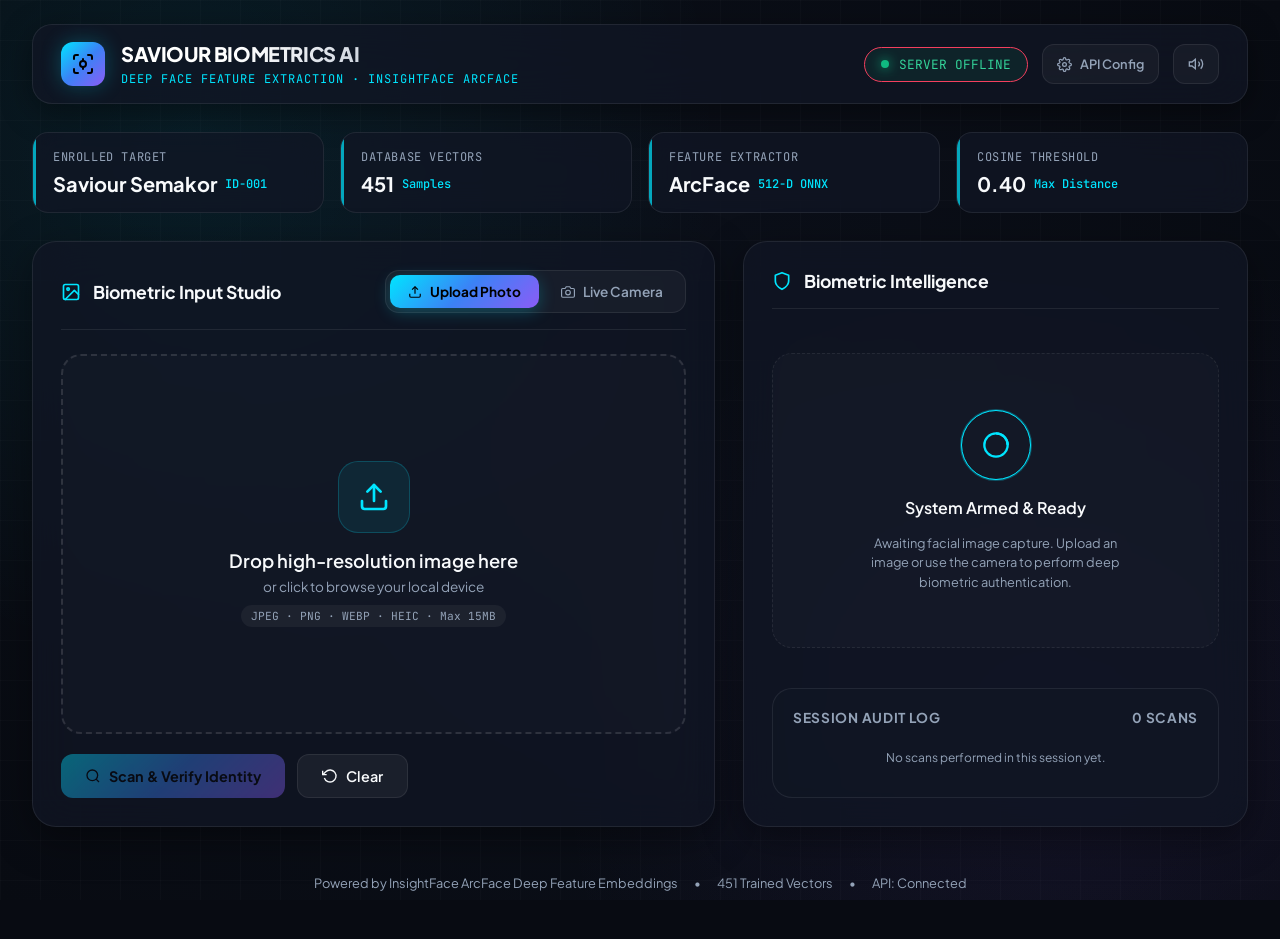
==== frontend/index.html @ a0a90078 "feat: complete Saviour face recognition system with Vercel frontend and cloud-ready backend" ====
<!DOCTYPE html>
<html lang="en">
<head>
  <meta charset="UTF-8" />
  <meta name="viewport" content="width=device-width, initial-scale=1.0" />
  <title>Saviour AI · Biometric Facial Recognition</title>
  <link rel="preconnect" href="https://fonts.googleapis.com">
  <link rel="preconnect" href="https://fonts.gstatic.com" crossorigin>
  <link href="https://fonts.googleapis.com/css2?family=JetBrains+Mono:wght@400;500;700&family=Plus+Jakarta+Sans:wght@300;400;500;600;700;800&display=swap" rel="stylesheet">
  
  <style>
    :root {
      --bg-dark: #080b12;
      --bg-card: rgba(16, 22, 36, 0.75);
      --bg-card-hover: rgba(22, 30, 49, 0.85);
      --border-subtle: rgba(255, 255, 255, 0.08);
      --border-glow: rgba(0, 229, 255, 0.35);
      --primary: #00e5ff;
      --primary-gradient: linear-gradient(135deg, #00e5ff 0%, #3b82f6 50%, #8b5cf6 100%);
      --accent-glow: rgba(0, 229, 255, 0.25);
      --success: #10b981;
      --success-glow: rgba(16, 185, 129, 0.25);
      --danger: #f43f5e;
      --danger-glow: rgba(244, 63, 94, 0.25);
      --text-main: #f8fafc;
      --text-muted: #94a3b8;
      --font-sans: 'Plus Jakarta Sans', system-ui, -apple-system, sans-serif;
      --font-mono: 'JetBrains Mono', monospace;
    }

    * {
      margin: 0;
      padding: 0;
      box-sizing: border-box;
      -webkit-font-smoothing: antialiased;
    }

    body {
      font-family: var(--font-sans);
      background-color: var(--bg-dark);
      color: var(--text-main);
      min-height: 100vh;
      overflow-x: hidden;
      background-image: 
        radial-gradient(circle at 15% 15%, rgba(0, 229, 255, 0.08) 0%, transparent 40%),
        radial-gradient(circle at 85% 85%, rgba(139, 92, 246, 0.08) 0%, transparent 40%),
        radial-gradient(circle at 50% 50%, rgba(16, 22, 36, 0.5) 0%, transparent 100%);
      background-attachment: fixed;
    }

    /* Ambient background grid */
    .bg-grid {
      position: fixed;
      inset: 0;
      background-size: 40px 40px;
      background-image: 
        linear-gradient(to right, rgba(255, 255, 255, 0.02) 1px, transparent 1px),
        linear-gradient(to bottom, rgba(255, 255, 255, 0.02) 1px, transparent 1px);
      pointer-events: none;
      z-index: 0;
    }

    /* Main Container */
    .app-wrapper {
      position: relative;
      z-index: 1;
      max-width: 1400px;
      margin: 0 auto;
      padding: 24px 32px 48px;
    }

    /* Top Navigation Header */
    header.navbar {
      display: flex;
      align-items: center;
      justify-content: space-between;
      padding: 16px 28px;
      background: var(--bg-card);
      backdrop-filter: blur(20px);
      border: 1px solid var(--border-subtle);
      border-radius: 20px;
      margin-bottom: 28px;
      box-shadow: 0 8px 32px rgba(0, 0, 0, 0.4);
    }

    .brand {
      display: flex;
      align-items: center;
      gap: 16px;
    }

    .brand-icon {
      width: 44px;
      height: 44px;
      border-radius: 12px;
      background: var(--primary-gradient);
      display: flex;
      align-items: center;
      justify-content: center;
      color: #000;
      box-shadow: 0 0 20px var(--accent-glow);
    }

    .brand-icon svg {
      width: 24px;
      height: 24px;
    }

    .brand-text h1 {
      font-size: 1.25rem;
      font-weight: 800;
      letter-spacing: -0.02em;
      background: linear-gradient(135deg, #ffffff 30%, #94a3b8 100%);
      -webkit-background-clip: text;
      -webkit-text-fill-color: transparent;
    }

    .brand-text span {
      font-size: 0.75rem;
      font-family: var(--font-mono);
      color: var(--primary);
      text-transform: uppercase;
      letter-spacing: 0.08em;
    }

    .header-actions {
      display: flex;
      align-items: center;
      gap: 14px;
    }

    .status-pill {
      display: flex;
      align-items: center;
      gap: 10px;
      padding: 8px 16px;
      border-radius: 30px;
      background: rgba(16, 185, 129, 0.1);
      border: 1px solid rgba(16, 185, 129, 0.3);
      font-size: 0.8rem;
      font-family: var(--font-mono);
      color: #34d399;
      transition: all 0.3s;
    }

    .status-dot {
      width: 8px;
      height: 8px;
      border-radius: 50%;
      background: #10b981;
      box-shadow: 0 0 12px #10b981;
      animation: pulse-dot 2s infinite;
    }

    @keyframes pulse-dot {
      0%, 100% { opacity: 1; transform: scale(1); }
      50% { opacity: 0.4; transform: scale(0.85); }
    }

    .icon-btn {
      background: rgba(255, 255, 255, 0.04);
      border: 1px solid var(--border-subtle);
      border-radius: 12px;
      height: 40px;
      padding: 0 14px;
      display: flex;
      align-items: center;
      gap: 8px;
      color: var(--text-muted);
      cursor: pointer;
      font-size: 0.8rem;
      font-family: var(--font-sans);
      font-weight: 600;
      transition: all 0.2s;
    }

    .icon-btn:hover {
      color: var(--primary);
      border-color: var(--primary);
      background: rgba(0, 229, 255, 0.08);
    }

    /* Telemetry Stats Bar */
    .telemetry-bar {
      display: grid;
      grid-template-columns: repeat(4, 1fr);
      gap: 16px;
      margin-bottom: 28px;
    }

    .metric-card {
      background: var(--bg-card);
      backdrop-filter: blur(16px);
      border: 1px solid var(--border-subtle);
      border-radius: 16px;
      padding: 16px 20px;
      display: flex;
      flex-direction: column;
      gap: 6px;
      position: relative;
      overflow: hidden;
      transition: transform 0.2s, border-color 0.2s;
    }

    .metric-card::before {
      content: '';
      position: absolute;
      top: 0;
      left: 0;
      width: 3px;
      height: 100%;
      background: var(--primary);
      opacity: 0.7;
    }

    .metric-card:hover {
      transform: translateY(-2px);
      border-color: rgba(255, 255, 255, 0.15);
    }

    .metric-label {
      font-size: 0.75rem;
      text-transform: uppercase;
      letter-spacing: 0.05em;
      color: var(--text-muted);
      font-family: var(--font-mono);
    }

    .metric-value {
      font-size: 1.25rem;
      font-weight: 700;
      color: var(--text-main);
      display: flex;
      align-items: center;
      gap: 8px;
    }

    .metric-value small {
      font-size: 0.75rem;
      color: var(--primary);
      font-family: var(--font-mono);
      font-weight: 500;
    }

    /* Main Dashboard Grid */
    .dashboard-grid {
      display: grid;
      grid-template-columns: 1.15fr 0.85fr;
      gap: 28px;
    }

    /* Left Console: Capture Studio */
    .panel {
      background: var(--bg-card);
      backdrop-filter: blur(20px);
      border: 1px solid var(--border-subtle);
      border-radius: 24px;
      padding: 28px;
      box-shadow: 0 12px 40px rgba(0, 0, 0, 0.4);
      display: flex;
      flex-direction: column;
    }

    .panel-header {
      display: flex;
      align-items: center;
      justify-content: space-between;
      margin-bottom: 24px;
      padding-bottom: 16px;
      border-bottom: 1px solid var(--border-subtle);
    }

    .panel-title {
      font-size: 1.1rem;
      font-weight: 700;
      display: flex;
      align-items: center;
      gap: 12px;
    }

    .panel-title svg {
      color: var(--primary);
      width: 20px;
      height: 20px;
    }

    /* Segmented Control Tabs */
    .mode-tabs {
      display: flex;
      background: rgba(255, 255, 255, 0.04);
      padding: 4px;
      border-radius: 14px;
      border: 1px solid var(--border-subtle);
      gap: 4px;
    }

    .tab-trigger {
      padding: 8px 18px;
      border-radius: 10px;
      border: none;
      background: transparent;
      color: var(--text-muted);
      font-size: 0.85rem;
      font-weight: 600;
      font-family: var(--font-sans);
      cursor: pointer;
      display: flex;
      align-items: center;
      gap: 8px;
      transition: all 0.2s;
    }

    .tab-trigger.active {
      background: var(--primary-gradient);
      color: #000;
      font-weight: 700;
      box-shadow: 0 4px 16px var(--accent-glow);
    }

    .tab-trigger:hover:not(.active) {
      color: var(--text-main);
      background: rgba(255, 255, 255, 0.06);
    }

    /* Capture Workspace Areas */
    .tab-content {
      display: none;
      flex-direction: column;
      flex: 1;
    }

    .tab-content.active {
      display: flex;
    }

    /* Drag & Drop Zone */
    .drop-zone {
      flex: 1;
      min-height: 380px;
      border: 2px dashed rgba(255, 255, 255, 0.12);
      border-radius: 20px;
      display: flex;
      flex-direction: column;
      align-items: center;
      justify-content: center;
      gap: 16px;
      cursor: pointer;
      background: rgba(255, 255, 255, 0.015);
      transition: all 0.3s;
      padding: 32px;
      text-align: center;
      position: relative;
      overflow: hidden;
    }

    .drop-zone:hover, .drop-zone.dragover {
      border-color: var(--primary);
      background: rgba(0, 229, 255, 0.04);
      box-shadow: inset 0 0 40px rgba(0, 229, 255, 0.05);
    }

    .drop-icon-wrap {
      width: 72px;
      height: 72px;
      border-radius: 20px;
      background: rgba(0, 229, 255, 0.08);
      border: 1px solid rgba(0, 229, 255, 0.2);
      display: flex;
      align-items: center;
      justify-content: center;
      color: var(--primary);
      transition: transform 0.3s;
    }

    .drop-zone:hover .drop-icon-wrap {
      transform: scale(1.08) translateY(-4px);
    }

    .drop-text h3 {
      font-size: 1.15rem;
      font-weight: 600;
      margin-bottom: 6px;
    }

    .drop-text p {
      color: var(--text-muted);
      font-size: 0.85rem;
    }

    .badge-formats {
      display: inline-block;
      margin-top: 10px;
      font-size: 0.7rem;
      font-family: var(--font-mono);
      padding: 4px 10px;
      border-radius: 20px;
      background: rgba(255, 255, 255, 0.05);
      color: var(--text-muted);
    }

    /* Viewport Preview Area */
    .preview-stage {
      display: none;
      position: relative;
      width: 100%;
      min-height: 380px;
      border-radius: 20px;
      overflow: hidden;
      background: #000;
      border: 1px solid var(--border-subtle);
      align-items: center;
      justify-content: center;
    }

    .preview-stage.active {
      display: flex;
    }

    #preview-img {
      max-width: 100%;
      max-height: 480px;
      object-fit: contain;
      display: block;
    }

    /* Biometric Reticle & Canvas Overlay */
    #overlay-canvas {
      position: absolute;
      top: 0;
      left: 0;
      width: 100%;
      height: 100%;
      pointer-events: none;
    }

    /* Scanning Laser Line Animation */
    .scan-laser {
      display: none;
      position: absolute;
      left: 0;
      width: 100%;
      height: 3px;
      background: linear-gradient(90deg, transparent, var(--primary), #ffffff, var(--primary), transparent);
      box-shadow: 0 0 20px var(--primary), 0 0 40px var(--primary);
      z-index: 10;
      animation: laser-sweep 1.8s ease-in-out infinite alternate;
    }

    @keyframes laser-sweep {
      0% { top: 4%; }
      100% { top: 96%; }
    }

    /* Webcam Viewport */
    .webcam-stage {
      position: relative;
      width: 100%;
      min-height: 380px;
      border-radius: 20px;
      overflow: hidden;
      background: #020617;
      border: 1px solid var(--border-subtle);
      display: flex;
      align-items: center;
      justify-content: center;
    }

    #webcam-video {
      width: 100%;
      height: 100%;
      max-height: 480px;
      object-fit: cover;
      transform: scaleX(-1);
    }

    /* Futuristic HUD Reticle Corners */
    .hud-brackets {
      position: absolute;
      inset: 20px;
      pointer-events: none;
      border: 1px dashed rgba(0, 229, 255, 0.2);
      border-radius: 12px;
    }

    .hud-brackets::before, .hud-brackets::after {
      content: '';
      position: absolute;
      width: 20px;
      height: 20px;
      border-color: var(--primary);
    }

    .hud-brackets::before {
      top: -2px;
      left: -2px;
      border-top: 3px solid;
      border-left: 3px solid;
    }

    .hud-brackets::after {
      bottom: -2px;
      right: -2px;
      border-bottom: 3px solid;
      border-right: 3px solid;
    }

    .hud-target {
      position: absolute;
      top: 50%;
      left: 50%;
      transform: translate(-50%, -50%);
      width: 120px;
      height: 120px;
      border: 1px solid rgba(0, 229, 255, 0.3);
      border-radius: 50%;
      pointer-events: none;
      display: flex;
      align-items: center;
      justify-content: center;
    }

    .hud-target::after {
      content: '';
      width: 6px;
      height: 6px;
      background: var(--primary);
      border-radius: 50%;
      box-shadow: 0 0 10px var(--primary);
    }

    /* Action Toolbar */
    .action-toolbar {
      display: flex;
      gap: 12px;
      margin-top: 20px;
      flex-wrap: wrap;
    }

    .btn {
      padding: 12px 24px;
      border-radius: 12px;
      font-family: var(--font-sans);
      font-size: 0.9rem;
      font-weight: 600;
      border: none;
      cursor: pointer;
      display: inline-flex;
      align-items: center;
      gap: 8px;
      transition: all 0.25s;
    }

    .btn-primary {
      background: var(--primary-gradient);
      color: #000;
      font-weight: 700;
      box-shadow: 0 4px 20px var(--accent-glow);
    }

    .btn-primary:hover {
      transform: translateY(-2px);
      box-shadow: 0 8px 28px rgba(0, 229, 255, 0.4);
    }

    .btn-secondary {
      background: rgba(255, 255, 255, 0.05);
      color: var(--text-main);
      border: 1px solid var(--border-subtle);
    }

    .btn-secondary:hover {
      background: rgba(255, 255, 255, 0.1);
      border-color: rgba(255, 255, 255, 0.2);
    }

    .btn:disabled {
      opacity: 0.4;
      cursor: not-allowed;
      transform: none !important;
      box-shadow: none !important;
    }

    /* Right Console: Biometric Intelligence & Inspection */
    .intelligence-console {
      display: flex;
      flex-direction: column;
      gap: 20px;
    }

    /* Idle Standby Box */
    .idle-state-card {
      background: rgba(255, 255, 255, 0.02);
      border: 1px dashed var(--border-subtle);
      border-radius: 20px;
      padding: 48px 24px;
      text-align: center;
      display: flex;
      flex-direction: column;
      align-items: center;
      justify-content: center;
      gap: 16px;
      flex: 1;
    }

    .radar-pulse {
      width: 72px;
      height: 72px;
      border-radius: 50%;
      border: 2px solid rgba(0, 229, 255, 0.3);
      position: relative;
      display: flex;
      align-items: center;
      justify-content: center;
    }

    .radar-pulse::after {
      content: '';
      position: absolute;
      width: 100%;
      height: 100%;
      border-radius: 50%;
      border: 1px solid var(--primary);
      animation: ripple 2s cubic-bezier(0, 0.2, 0.8, 1) infinite;
    }

    @keyframes ripple {
      0% { transform: scale(0.6); opacity: 1; }
      100% { transform: scale(1.6); opacity: 0; }
    }

    .idle-state-card h4 {
      font-size: 1rem;
      font-weight: 600;
      color: var(--text-main);
    }

    .idle-state-card p {
      font-size: 0.8rem;
      color: var(--text-muted);
      max-width: 260px;
      line-height: 1.5;
    }

    /* Active Result Card */
    .result-card {
      display: none;
      background: var(--bg-card);
      border: 1px solid var(--border-subtle);
      border-radius: 20px;
      padding: 24px;
      animation: slideIn 0.3s cubic-bezier(0.16, 1, 0.3, 1);
    }

    @keyframes slideIn {
      from { opacity: 0; transform: translateY(12px); }
      to { opacity: 1; transform: translateY(0); }
    }

    .result-card.verified {
      border-color: rgba(16, 185, 129, 0.4);
      box-shadow: 0 0 35px var(--success-glow);
    }

    .result-card.unmatched {
      border-color: rgba(244, 63, 94, 0.4);
      box-shadow: 0 0 35px var(--danger-glow);
    }

    /* Result Header Badge */
    .result-status-badge {
      display: inline-flex;
      align-items: center;
      gap: 8px;
      padding: 6px 14px;
      border-radius: 20px;
      font-size: 0.75rem;
      font-family: var(--font-mono);
      font-weight: 700;
      letter-spacing: 0.05em;
      margin-bottom: 20px;
    }

    .result-status-badge.verified {
      background: rgba(16, 185, 129, 0.15);
      border: 1px solid #10b981;
      color: #34d399;
    }

    .result-status-badge.unmatched {
      background: rgba(244, 63, 94, 0.15);
      border: 1px solid #f43f5e;
      color: #fb7185;
    }

    /* Identity Card */
    .profile-banner {
      display: flex;
      align-items: center;
      gap: 18px;
      padding-bottom: 20px;
      border-bottom: 1px solid var(--border-subtle);
      margin-bottom: 20px;
    }

    .avatar-ring {
      width: 64px;
      height: 64px;
      border-radius: 18px;
      display: flex;
      align-items: center;
      justify-content: center;
      font-size: 1.5rem;
      font-weight: 800;
      background: var(--primary-gradient);
      color: #000;
      box-shadow: 0 4px 16px var(--accent-glow);
    }

    .avatar-ring.unmatched {
      background: linear-gradient(135deg, #f43f5e, #be123c);
      color: #fff;
    }

    .profile-info h3 {
      font-size: 1.35rem;
      font-weight: 800;
      letter-spacing: -0.02em;
      margin-bottom: 4px;
    }

    .profile-info p {
      font-size: 0.8rem;
      color: var(--text-muted);
      font-family: var(--font-mono);
    }

    /* Circular Match Confidence Gauge */
    .gauge-section {
      display: flex;
      align-items: center;
      justify-content: space-between;
      margin-bottom: 24px;
      background: rgba(255, 255, 255, 0.02);
      border: 1px solid var(--border-subtle);
      border-radius: 16px;
      padding: 16px 20px;
    }

    .gauge-metric {
      display: flex;
      flex-direction: column;
      gap: 4px;
    }

    .gauge-metric span {
      font-size: 0.75rem;
      font-family: var(--font-mono);
      text-transform: uppercase;
      color: var(--text-muted);
    }

    .gauge-metric h2 {
      font-size: 2rem;
      font-weight: 800;
      font-family: var(--font-mono);
      background: linear-gradient(90deg, #00e5ff, #10b981);
      -webkit-background-clip: text;
      -webkit-text-fill-color: transparent;
    }

    .gauge-metric.unmatched h2 {
      background: linear-gradient(90deg, #f43f5e, #fda4af);
      -webkit-background-clip: text;
      -webkit-text-fill-color: transparent;
    }

    /* Verification Progress Bar */
    .confidence-meter {
      width: 100%;
      height: 6px;
      background: rgba(255, 255, 255, 0.08);
      border-radius: 10px;
      overflow: hidden;
      margin-top: 10px;
    }

    .confidence-meter-fill {
      height: 100%;
      border-radius: 10px;
      background: var(--primary-gradient);
      width: 0%;
      transition: width 1s cubic-bezier(0.16, 1, 0.3, 1);
    }

    /* Telemetry Diagnostics Grid */
    .diag-grid {
      display: grid;
      grid-template-columns: 1fr 1fr;
      gap: 12px;
      margin-bottom: 20px;
    }

    .diag-box {
      background: rgba(0, 0, 0, 0.3);
      border: 1px solid var(--border-subtle);
      border-radius: 12px;
      padding: 12px 14px;
    }

    .diag-box .lbl {
      font-size: 0.7rem;
      font-family: var(--font-mono);
      color: var(--text-muted);
      text-transform: uppercase;
      margin-bottom: 4px;
    }

    .diag-box .val {
      font-size: 0.95rem;
      font-weight: 700;
      font-family: var(--font-mono);
      color: var(--text-main);
    }

    /* Audit Log / History */
    .history-card {
      background: var(--bg-card);
      border: 1px solid var(--border-subtle);
      border-radius: 20px;
      padding: 20px;
      margin-top: 20px;
    }

    .history-header {
      display: flex;
      align-items: center;
      justify-content: space-between;
      font-size: 0.85rem;
      font-weight: 700;
      text-transform: uppercase;
      letter-spacing: 0.05em;
      margin-bottom: 12px;
      color: var(--text-muted);
    }

    .history-list {
      display: flex;
      flex-direction: column;
      gap: 8px;
      max-height: 200px;
      overflow-y: auto;
    }

    .history-item {
      display: flex;
      align-items: center;
      justify-content: space-between;
      padding: 10px 12px;
      background: rgba(255, 255, 255, 0.02);
      border: 1px solid var(--border-subtle);
      border-radius: 10px;
      font-size: 0.8rem;
    }

    .history-item-left {
      display: flex;
      align-items: center;
      gap: 10px;
    }

    .history-status-indicator {
      width: 6px;
      height: 6px;
      border-radius: 50%;
    }

    .history-status-indicator.verified { background: #10b981; }
    .history-status-indicator.unmatched { background: #f43f5e; }

    .history-name {
      font-weight: 600;
    }

    .history-score {
      font-family: var(--font-mono);
      font-size: 0.75rem;
      color: var(--primary);
    }

    /* Modal for API Config */
    .modal-overlay {
      display: none;
      position: fixed;
      inset: 0;
      background: rgba(0, 0, 0, 0.8);
      backdrop-filter: blur(8px);
      z-index: 999;
      align-items: center;
      justify-content: center;
      padding: 20px;
    }

    .modal-overlay.active {
      display: flex;
    }

    .modal-card {
      background: #0f172a;
      border: 1px solid var(--border-subtle);
      border-radius: 20px;
      padding: 28px;
      max-width: 500px;
      width: 100%;
      box-shadow: 0 20px 50px rgba(0, 0, 0, 0.6);
    }

    .modal-card h3 {
      font-size: 1.2rem;
      margin-bottom: 8px;
      color: var(--text-main);
    }

    .modal-card p {
      font-size: 0.85rem;
      color: var(--text-muted);
      margin-bottom: 16px;
      line-height: 1.5;
    }

    .modal-card input {
      width: 100%;
      padding: 12px 16px;
      background: rgba(255, 255, 255, 0.05);
      border: 1px solid var(--border-subtle);
      border-radius: 12px;
      color: var(--text-main);
      font-family: var(--font-mono);
      font-size: 0.85rem;
      margin-bottom: 20px;
    }

    .modal-card input:focus {
      outline: none;
      border-color: var(--primary);
    }

    /* Footer */
    footer.app-footer {
      margin-top: 48px;
      text-align: center;
      color: var(--text-muted);
      font-size: 0.8rem;
      display: flex;
      align-items: center;
      justify-content: center;
      gap: 16px;
    }

    @media (max-width: 992px) {
      .dashboard-grid { grid-template-columns: 1fr; }
      .telemetry-bar { grid-template-columns: repeat(2, 1fr); }
    }

    @media (max-width: 600px) {
      .app-wrapper { padding: 16px; }
      .telemetry-bar { grid-template-columns: 1fr; }
      header.navbar { flex-direction: column; gap: 16px; align-items: flex-start; }
    }
  </style>
</head>
<body>

  <div class="bg-grid"></div>

  <div class="app-wrapper">

    <!-- Navbar Header -->
    <header class="navbar">
      <div class="brand">
        <div class="brand-icon">
          <svg viewBox="0 0 24 24" fill="none" stroke="currentColor" stroke-width="2" stroke-linecap="round" stroke-linejoin="round">
            <path d="M3 7V5a2 2 0 0 1 2-2h2"></path>
            <path d="M17 3h2a2 2 0 0 1 2 2v2"></path>
            <path d="M21 17v2a2 2 0 0 1-2 2h-2"></path>
            <path d="M7 21H5a2 2 0 0 1-2-2v-2"></path>
            <circle cx="12" cy="12" r="3"></circle>
            <path d="M12 16v1"></path>
            <path d="M12 7v1"></path>
          </svg>
        </div>
        <div class="brand-text">
          <h1>SAVIOUR BIOMETRICS AI</h1>
          <span>Deep Face Feature Extraction · InsightFace ArcFace</span>
        </div>
      </div>

      <div class="header-actions">
        <div class="status-pill" id="system-status-pill">
          <span class="status-dot"></span>
          <span id="system-status-text">CONNECTING...</span>
        </div>

        <button class="icon-btn" onclick="openApiModal()" title="Configure Backend API URL">
          <svg width="15" height="15" viewBox="0 0 24 24" fill="none" stroke="currentColor" stroke-width="2"><circle cx="12" cy="12" r="3"></circle><path d="M19.4 15a1.65 1.65 0 0 0 .33 1.82l.06.06a2 2 0 0 1 0 2.83 2 2 0 0 1-2.83 0l-.06-.06a1.65 1.65 0 0 0-1.82-.33 1.65 1.65 0 0 0-1 1.51V21a2 2 0 0 1-2 2 2 2 0 0 1-2-2v-.09A1.65 1.65 0 0 0 9 19.4a1.65 1.65 0 0 0-1.82.33l-.06.06a2 2 0 0 1-2.83 0 2 2 0 0 1 0-2.83l.06-.06a1.65 1.65 0 0 0 .33-1.82 1.65 1.65 0 0 0-1.51-1H3a2 2 0 0 1-2-2 2 2 0 0 1 2-2h.09A1.65 1.65 0 0 0 4.6 9a1.65 1.65 0 0 0-.33-1.82l-.06-.06a2 2 0 0 1 0-2.83 2 2 0 0 1 2.83 0l.06.06a1.65 1.65 0 0 0 1.82.33H9a1.65 1.65 0 0 0 1-1.51V3a2 2 0 0 1 2-2 2 2 0 0 1 2 2v.09a1.65 1.65 0 0 0 1 1.51 1.65 1.65 0 0 0 1.82-.33l.06-.06a2 2 0 0 1 2.83 0 2 2 0 0 1 0 2.83l-.06.06a1.65 1.65 0 0 0-.33 1.82V9a1.65 1.65 0 0 0 1.51 1H21a2 2 0 0 1 2 2 2 2 0 0 1-2 2h-.09a1.65 1.65 0 0 0-1.51 1z"></path></svg>
          API Config
        </button>

        <button class="icon-btn" id="audio-toggle" title="Toggle Sound Feedback">
          <svg id="audio-icon" width="16" height="16" viewBox="0 0 24 24" fill="none" stroke="currentColor" stroke-width="2">
            <polygon points="11 5 6 9 2 9 2 15 6 15 11 19 11 5"></polygon>
            <path d="M19.07 4.93a10 10 0 0 1 0 14.14M15.54 8.46a5 5 0 0 1 0 7.07"></path>
          </svg>
        </button>
      </div>
    </header>

    <!-- Telemetry Stats Bar -->
    <div class="telemetry-bar">
      <div class="metric-card">
        <span class="metric-label">Enrolled Target</span>
        <div class="metric-value">Saviour Semakor <small>ID-001</small></div>
      </div>
      <div class="metric-card">
        <span class="metric-label">Database Vectors</span>
        <div class="metric-value" id="stat-encodings">451 <small>Samples</small></div>
      </div>
      <div class="metric-card">
        <span class="metric-label">Feature Extractor</span>
        <div class="metric-value">ArcFace <small>512-D ONNX</small></div>
      </div>
      <div class="metric-card">
        <span class="metric-label">Cosine Threshold</span>
        <div class="metric-value">0.40 <small>Max Distance</small></div>
      </div>
    </div>

    <!-- Main Workspace -->
    <div class="dashboard-grid">

      <!-- Left Console: Capture Studio -->
      <div class="panel">
        <div class="panel-header">
          <div class="panel-title">
            <svg viewBox="0 0 24 24" fill="none" stroke="currentColor" stroke-width="2" stroke-linecap="round" stroke-linejoin="round">
              <rect x="3" y="3" width="18" height="18" rx="2" ry="2"></rect>
              <circle cx="8.5" cy="8.5" r="1.5"></circle>
              <polyline points="21 15 16 10 5 21"></polyline>
            </svg>
            Biometric Input Studio
          </div>

          <div class="mode-tabs">
            <button class="tab-trigger active" onclick="switchMode('upload')">
              <svg width="14" height="14" viewBox="0 0 24 24" fill="none" stroke="currentColor" stroke-width="2"><path d="M21 15v4a2 2 0 0 1-2 2H5a2 2 0 0 1-2-2v-4"></path><polyline points="17 8 12 3 7 8"></polyline><line x1="12" y1="3" x2="12" y2="15"></line></svg>
              Upload Photo
            </button>
            <button class="tab-trigger" onclick="switchMode('webcam')">
              <svg width="14" height="14" viewBox="0 0 24 24" fill="none" stroke="currentColor" stroke-width="2"><path d="M23 19a2 2 0 0 1-2 2H3a2 2 0 0 1-2-2V8a2 2 0 0 1 2-2h4l2-3h6l2 3h4a2 2 0 0 1 2 2z"></path><circle cx="12" cy="13" r="4"></circle></svg>
              Live Camera
            </button>
          </div>
        </div>

        <!-- UPLOAD TAB -->
        <div class="tab-content active" id="tab-upload">
          <div class="drop-zone" id="drop-area" onclick="document.getElementById('file-picker').click()">
            <div class="drop-icon-wrap">
              <svg width="32" height="32" viewBox="0 0 24 24" fill="none" stroke="currentColor" stroke-width="2" stroke-linecap="round" stroke-linejoin="round">
                <path d="M21 15v4a2 2 0 0 1-2 2H5a2 2 0 0 1-2-2v-4"></path>
                <polyline points="17 8 12 3 7 8"></polyline>
                <line x1="12" y1="3" x2="12" y2="15"></line>
              </svg>
            </div>
            <div class="drop-text">
              <h3>Drop high-resolution image here</h3>
              <p>or click to browse your local device</p>
              <div class="badge-formats">JPEG · PNG · WEBP · HEIC · Max 15MB</div>
            </div>
            <input type="file" id="file-picker" accept="image/*,.heic,.heif" style="display: none;" onchange="handleFileSelected(event)">
          </div>

          <div class="preview-stage" id="preview-stage">
            <img id="preview-img" src="" alt="Subject Preview">
            <canvas id="overlay-canvas"></canvas>
            <div class="scan-laser" id="scan-laser"></div>
          </div>

          <div class="action-toolbar">
            <button class="btn btn-primary" id="btn-scan-upload" onclick="analyzeUpload()" disabled>
              <svg width="16" height="16" viewBox="0 0 24 24" fill="none" stroke="currentColor" stroke-width="2"><circle cx="11" cy="11" r="8"></circle><line x1="21" y1="21" x2="16.65" y2="16.65"></line></svg>
              Scan & Verify Identity
            </button>
            <button class="btn btn-secondary" onclick="resetUpload()">
              <svg width="16" height="16" viewBox="0 0 24 24" fill="none" stroke="currentColor" stroke-width="2"><polyline points="1 4 1 10 7 10"></polyline><path d="M3.51 15a9 9 0 1 0 2.13-9.36L1 10"></path></svg>
              Clear
            </button>
          </div>
        </div>

        <!-- WEBCAM TAB -->
        <div class="tab-content" id="tab-webcam">
          <div class="webcam-stage">
            <video id="webcam-video" autoplay playsinline muted></video>
            <canvas id="webcam-canvas" style="display:none;"></canvas>
            <div class="hud-brackets"></div>
            <div class="hud-target"></div>
            <div class="scan-laser" id="webcam-scan-laser"></div>
          </div>

          <div class="action-toolbar">
            <button class="btn btn-primary" id="btn-cam-start" onclick="startWebcam()">
              <svg width="16" height="16" viewBox="0 0 24 24" fill="none" stroke="currentColor" stroke-width="2"><circle cx="12" cy="12" r="10"></circle><polygon points="10 8 16 12 10 16 10 8"></polygon></svg>
              Start Camera
            </button>
            <button class="btn btn-primary" id="btn-cam-capture" onclick="captureWebcam()" style="display:none;">
              <svg width="16" height="16" viewBox="0 0 24 24" fill="none" stroke="currentColor" stroke-width="2"><circle cx="12" cy="12" r="3"></circle><path d="M19 4h-3.5l-1-2h-5l-1 2H5a2 2 0 0 0-2 2v14a2 2 0 0 0 2 2h14a2 2 0 0 0 2-2V6a2 2 0 0 0-2-2z"></path></svg>
              Capture & Verify
            </button>
            <button class="btn btn-secondary" id="btn-cam-stop" onclick="stopWebcam()" style="display:none;">
              <svg width="16" height="16" viewBox="0 0 24 24" fill="none" stroke="currentColor" stroke-width="2"><rect x="6" y="6" width="12" height="12"></rect></svg>
              Stop Camera
            </button>
          </div>
        </div>

      </div>

      <!-- Right Console: Biometric Intelligence -->
      <div class="panel intelligence-console">
        <div class="panel-header">
          <div class="panel-title">
            <svg viewBox="0 0 24 24" fill="none" stroke="currentColor" stroke-width="2" stroke-linecap="round" stroke-linejoin="round">
              <path d="M12 22s8-4 8-10V5l-8-3-8 3v7c0 6 8 10 8 10z"></path>
            </svg>
            Biometric Intelligence
          </div>
        </div>

        <!-- Standby State -->
        <div class="idle-state-card" id="idle-card">
          <div class="radar-pulse">
            <svg width="28" height="28" viewBox="0 0 24 24" fill="none" stroke="#00e5ff" stroke-width="2"><circle cx="12" cy="12" r="10"></circle><path d="M12 2a10 10 0 0 1 10 10"></path></svg>
          </div>
          <h4>System Armed & Ready</h4>
          <p>Awaiting facial image capture. Upload an image or use the camera to perform deep biometric authentication.</p>
        </div>

        <!-- Active Result Card -->
        <div class="result-card" id="result-card">
          <div class="result-status-badge verified" id="status-badge">
            <span class="status-dot"></span>
            <span id="badge-text">IDENTITY CONFIRMED</span>
          </div>

          <div class="profile-banner">
            <div class="avatar-ring" id="avatar-ring">S</div>
            <div class="profile-info">
              <h3 id="subject-name">Saviour Semakor</h3>
              <p id="subject-meta">AUTHORIZED PRINCIPAL · ID: #SVM-451</p>
            </div>
          </div>

          <div class="gauge-section" id="gauge-container">
            <div class="gauge-metric" id="gauge-metric">
              <span>Match Confidence</span>
              <h2 id="conf-val">99.4%</h2>
            </div>
            <div class="gauge-metric" style="text-align: right;">
              <span>Authentication</span>
              <h4 id="auth-result-label" style="color: #34d399; font-family: var(--font-mono); font-size: 1.1rem; margin-top: 4px;">PASS</h4>
            </div>
          </div>

          <div class="confidence-meter">
            <div class="confidence-meter-fill" id="meter-fill"></div>
          </div>

          <div class="diag-grid" style="margin-top: 20px;">
            <div class="diag-box">
              <div class="lbl">Cosine Distance</div>
              <div class="val" id="val-distance">0.0061</div>
            </div>
            <div class="diag-box">
              <div class="lbl">Detector Score</div>
              <div class="val" id="val-det-score">84.2%</div>
            </div>
            <div class="diag-box">
              <div class="lbl">Database Samples</div>
              <div class="val" id="val-samples">451 Vectors</div>
            </div>
            <div class="diag-box">
              <div class="lbl">Decision Threshold</div>
              <div class="val">&le; 0.4000</div>
            </div>
          </div>
        </div>

        <!-- History Audit Log -->
        <div class="history-card">
          <div class="history-header">
            <span>Session Audit Log</span>
            <span id="log-count">0 Scans</span>
          </div>
          <div class="history-list" id="history-items">
            <div style="text-align: center; color: var(--text-muted); font-size: 0.75rem; padding: 12px;">
              No scans performed in this session yet.
            </div>
          </div>
        </div>

      </div>

    </div>

    <!-- API Config Modal -->
    <div class="modal-overlay" id="api-modal">
      <div class="modal-card">
        <h3>Backend API Configuration</h3>
        <p>Set your cloud AI backend URL (e.g. from Render or localtunnel). Leave blank if running on the same domain.</p>
        <input type="text" id="api-url-input" placeholder="https://your-backend-api.onrender.com" />
        <div style="display: flex; gap: 10px; justify-content: flex-end;">
          <button class="btn btn-secondary" onclick="closeApiModal()">Cancel</button>
          <button class="btn btn-primary" onclick="saveApiUrl()">Save & Connect</button>
        </div>
      </div>
    </div>

    <!-- Footer -->
    <footer class="app-footer">
      <span>Powered by InsightFace ArcFace Deep Feature Embeddings</span>
      <span>&bull;</span>
      <span>451 Trained Vectors</span>
      <span>&bull;</span>
      <span id="api-display-label">API: Local Server</span>
    </footer>

  </div>

  <script>
    let soundEnabled = true;
    let webcamStream = null;
    let audioCtx = null;
    let selectedFile = null;

    // Smart API Base Resolver (Works with Vercel, Render, or Localhost)
    function getApiBase() {
      const saved = localStorage.getItem('SAVIOUR_API_BASE');
      if (saved !== null) return saved.trim().replace(/\/+$/, '');
      if (window.location.hostname === 'localhost' || window.location.hostname === '127.0.0.1') {
        return '';
      }
      return '';
    }

    function openApiModal() {
      document.getElementById('api-url-input').value = getApiBase();
      document.getElementById('api-modal').classList.add('active');
    }

    function closeApiModal() {
      document.getElementById('api-modal').classList.remove('active');
    }

    function saveApiUrl() {
      const val = document.getElementById('api-url-input').value.trim();
      localStorage.setItem('SAVIOUR_API_BASE', val);
      closeApiModal();
      checkServerStatus();
    }

    // Web Audio Synthesizer
    function playBeep(type) {
      if (!soundEnabled) return;
      try {
        if (!audioCtx) audioCtx = new (window.AudioContext || window.webkitAudioContext)();
        if (audioCtx.state === 'suspended') audioCtx.resume();

        const osc = audioCtx.createOscillator();
        const gain = audioCtx.createGain();
        osc.connect(gain);
        gain.connect(audioCtx.destination);

        const now = audioCtx.currentTime;

        if (type === 'match') {
          osc.type = 'sine';
          osc.frequency.setValueAtTime(587.33, now);
          osc.frequency.setValueAtTime(880, now + 0.1);
          gain.gain.setValueAtTime(0.2, now);
          gain.gain.exponentialRampToValueAtTime(0.001, now + 0.35);
          osc.start(now);
          osc.stop(now + 0.35);
        } else if (type === 'unmatched') {
          osc.type = 'sawtooth';
          osc.frequency.setValueAtTime(220, now);
          osc.frequency.setValueAtTime(160, now + 0.15);
          gain.gain.setValueAtTime(0.25, now);
          gain.gain.exponentialRampToValueAtTime(0.001, now + 0.4);
          osc.start(now);
          osc.stop(now + 0.4);
        } else if (type === 'scan') {
          osc.type = 'triangle';
          osc.frequency.setValueAtTime(1200, now);
          gain.gain.setValueAtTime(0.1, now);
          gain.gain.exponentialRampToValueAtTime(0.001, now + 0.08);
          osc.start(now);
          osc.stop(now + 0.08);
        }
      } catch (e) {
        console.warn('Audio not available', e);
      }
    }

    // Toggle Audio
    document.getElementById('audio-toggle').addEventListener('click', () => {
      soundEnabled = !soundEnabled;
      const icon = document.getElementById('audio-icon');
      if (soundEnabled) {
        icon.innerHTML = `<polygon points="11 5 6 9 2 9 2 15 6 15 11 19 11 5"></polygon><path d="M19.07 4.93a10 10 0 0 1 0 14.14M15.54 8.46a5 5 0 0 1 0 7.07"></path>`;
        playBeep('scan');
      } else {
        icon.innerHTML = `<polygon points="11 5 6 9 2 9 2 15 6 15 11 19 11 5"></polygon><line x1="23" y1="9" x2="17" y2="15"></line><line x1="17" y1="9" x2="23" y2="15"></line>`;
      }
    });

    // Initial Status Check
    async function checkServerStatus() {
      const base = getApiBase();
      const displayLabel = document.getElementById('api-display-label');
      displayLabel.textContent = base ? `API: ${base}` : 'API: Connected';

      try {
        const res = await fetch(`${base}/status`);
        const data = await res.json();
        const text = document.getElementById('system-status-text');
        const pill = document.getElementById('system-status-pill');
        if (data.status === 'ready') {
          text.textContent = `SYSTEM ACTIVE · ${data.total_encodings} VECTORS`;
          pill.style.borderColor = '#10b981';
          document.getElementById('stat-encodings').innerHTML = `${data.total_encodings} <small>Samples</small>`;
        } else {
          text.textContent = 'DATABASE OFFLINE';
          pill.style.borderColor = '#f43f5e';
        }
      } catch (e) {
        document.getElementById('system-status-text').textContent = base ? 'API DISCONNECTED' : 'SERVER OFFLINE';
        document.getElementById('system-status-pill').style.borderColor = '#f43f5e';
      }
    }
    checkServerStatus();

    // Tab Switching
    function switchMode(mode) {
      document.querySelectorAll('.tab-trigger').forEach(b => b.classList.remove('active'));
      document.querySelectorAll('.tab-content').forEach(c => c.classList.remove('active'));
      event.currentTarget.classList.add('active');
      document.getElementById('tab-' + mode).classList.add('active');

      if (mode !== 'webcam') {
        stopWebcam();
      }
    }

    // Drag and Drop Handling
    const dropArea = document.getElementById('drop-area');
    ['dragenter', 'dragover'].forEach(name => {
      dropArea.addEventListener(name, (e) => {
        e.preventDefault();
        dropArea.classList.add('dragover');
      });
    });
    ['dragleave', 'drop'].forEach(name => {
      dropArea.addEventListener(name, (e) => {
        e.preventDefault();
        dropArea.classList.remove('dragover');
      });
    });
    dropArea.addEventListener('drop', (e) => {
      const file = e.dataTransfer.files[0];
      if (file && (file.type.startsWith('image/') || file.name.endsWith('.heic') || file.name.endsWith('.heif'))) {
        loadImage(file);
      }
    });

    function handleFileSelected(e) {
      const file = e.target.files[0];
      if (file) loadImage(file);
    }

    function loadImage(file) {
      selectedFile = file;
      const reader = new FileReader();
      reader.onload = (e) => {
        const img = document.getElementById('preview-img');
        img.src = e.target.result;
        img.onload = () => {
          document.getElementById('drop-area').style.display = 'none';
          document.getElementById('preview-stage').classList.add('active');
          document.getElementById('btn-scan-upload').disabled = false;
          clearCanvas();
        };
      };
      reader.readAsDataURL(file);
    }

    function resetUpload() {
      selectedFile = null;
      document.getElementById('file-picker').value = '';
      document.getElementById('preview-img').src = '';
      document.getElementById('preview-stage').classList.remove('active');
      document.getElementById('drop-area').style.display = 'flex';
      document.getElementById('btn-scan-upload').disabled = true;
      clearCanvas();
      hideResultCard();
    }

    function clearCanvas() {
      const canvas = document.getElementById('overlay-canvas');
      const ctx = canvas.getContext('2d');
      ctx.clearRect(0, 0, canvas.width, canvas.height);
    }

    // Face Box Bounding Reticle Drawing
    function drawFaceReticle(bbox, imgWidth, imgHeight) {
      const canvas = document.getElementById('overlay-canvas');
      const img = document.getElementById('preview-img');
      canvas.width = img.clientWidth;
      canvas.height = img.clientHeight;

      const ctx = canvas.getContext('2d');
      ctx.clearRect(0, 0, canvas.width, canvas.height);

      if (!bbox) return;

      const scaleX = canvas.width / imgWidth;
      const scaleY = canvas.height / imgHeight;

      const x = bbox[0] * scaleX;
      const y = bbox[1] * scaleY;
      const w = (bbox[2] - bbox[0]) * scaleX;
      const h = (bbox[3] - bbox[1]) * scaleY;

      ctx.strokeStyle = '#00e5ff';
      ctx.lineWidth = 3;
      ctx.shadowColor = '#00e5ff';
      ctx.shadowBlur = 12;

      const cornerLen = Math.min(24, w / 4);

      ctx.beginPath();
      ctx.moveTo(x, y + cornerLen);
      ctx.lineTo(x, y);
      ctx.lineTo(x + cornerLen, y);
      ctx.stroke();

      ctx.beginPath();
      ctx.moveTo(x + w - cornerLen, y);
      ctx.lineTo(x + w, y);
      ctx.lineTo(x + w, y + cornerLen);
      ctx.stroke();

      ctx.beginPath();
      ctx.moveTo(x, y + h - cornerLen);
      ctx.lineTo(x, y + h);
      ctx.lineTo(x + cornerLen, y + h);
      ctx.stroke();

      ctx.beginPath();
      ctx.moveTo(x + w - cornerLen, y + h);
      ctx.lineTo(x + w, y + h);
      ctx.lineTo(x + w, y + h - cornerLen);
      ctx.stroke();

      ctx.fillStyle = 'rgba(0, 229, 255, 0.9)';
      ctx.font = 'bold 11px JetBrains Mono, monospace';
      ctx.fillText('TARGET LOCK: 512-D VECTOR', x + 4, y - 6);
    }

    // Upload Scan
    async function analyzeUpload() {
      if (!selectedFile) return;
      startScanAnimation('upload');

      const formData = new FormData();
      formData.append('image', selectedFile);

      try {
        const base = getApiBase();
        const res = await fetch(`${base}/recognize`, { method: 'POST', body: formData });
        const data = await res.json();
        stopScanAnimation('upload');
        renderResult(data);

        if (data.bbox && data.image_size) {
          drawFaceReticle(data.bbox, data.image_size[0], data.image_size[1]);
        }
      } catch (e) {
        stopScanAnimation('upload');
        alert('Server analysis error: ' + e.message);
      }
    }

    // Webcam Controls
    async function startWebcam() {
      try {
        webcamStream = await navigator.mediaDevices.getUserMedia({
          video: { width: { ideal: 1280 }, height: { ideal: 720 }, facingMode: 'user' }
        });
        const video = document.getElementById('webcam-video');
        video.srcObject = webcamStream;
        document.getElementById('btn-cam-start').style.display = 'none';
        document.getElementById('btn-cam-capture').style.display = 'inline-flex';
        document.getElementById('btn-cam-stop').style.display = 'inline-flex';
        playBeep('scan');
      } catch (err) {
        alert('Could not access webcam: ' + err.message);
      }
    }

    function stopWebcam() {
      if (webcamStream) {
        webcamStream.getTracks().forEach(t => t.stop());
        webcamStream = null;
      }
      document.getElementById('webcam-video').srcObject = null;
      document.getElementById('btn-cam-start').style.display = 'inline-flex';
      document.getElementById('btn-cam-capture').style.display = 'none';
      document.getElementById('btn-cam-stop').style.display = 'none';
    }

    async function captureWebcam() {
      const video = document.getElementById('webcam-video');
      const canvas = document.getElementById('webcam-canvas');
      canvas.width = video.videoWidth || 640;
      canvas.height = video.videoHeight || 480;

      const ctx = canvas.getContext('2d');
      ctx.translate(canvas.width, 0);
      ctx.scale(-1, 1);
      ctx.drawImage(video, 0, 0, canvas.width, canvas.height);

      const base64Img = canvas.toDataURL('image/jpeg', 0.92);

      startScanAnimation('webcam');

      try {
        const base = getApiBase();
        const res = await fetch(`${base}/recognize_base64`, {
          method: 'POST',
          headers: { 'Content-Type': 'application/json' },
          body: JSON.stringify({ image: base64Img })
        });
        const data = await res.json();
        stopScanAnimation('webcam');
        renderResult(data);
      } catch (e) {
        stopScanAnimation('webcam');
        alert('Webcam analysis error: ' + e.message);
      }
    }

    // Animation Helpers
    function startScanAnimation(mode) {
      playBeep('scan');
      if (mode === 'upload') {
        document.getElementById('scan-laser').style.display = 'block';
        document.getElementById('btn-scan-upload').disabled = true;
      } else {
        document.getElementById('webcam-scan-laser').style.display = 'block';
      }
    }

    function stopScanAnimation(mode) {
      if (mode === 'upload') {
        document.getElementById('scan-laser').style.display = 'none';
        document.getElementById('btn-scan-upload').disabled = false;
      } else {
        document.getElementById('webcam-scan-laser').style.display = 'none';
      }
    }

    // Result Presentation
    function renderResult(data) {
      document.getElementById('idle-card').style.display = 'none';
      const card = document.getElementById('result-card');
      card.style.display = 'block';

      const isMatch = !!data.matched;
      playBeep(isMatch ? 'match' : 'unmatched');

      card.className = 'result-card ' + (isMatch ? 'verified' : 'unmatched');

      const badge = document.getElementById('status-badge');
      badge.className = 'result-status-badge ' + (isMatch ? 'verified' : 'unmatched');
      document.getElementById('badge-text').textContent = isMatch ? 'BIOMETRIC MATCH CONFIRMED' : 'SUBJECT UNRECOGNIZED';

      const name = data.name || 'Unknown';
      document.getElementById('subject-name').textContent = name;
      document.getElementById('subject-meta').textContent = isMatch 
        ? 'AUTHORIZED SUBJECT · ENROLLED CLASS' 
        : 'UNAUTHORIZED · NOT IN DATABASE';

      const avatar = document.getElementById('avatar-ring');
      avatar.textContent = name.charAt(0);
      avatar.className = 'avatar-ring ' + (isMatch ? '' : 'unmatched');

      const conf = (data.confidence !== undefined) ? data.confidence : 0;
      document.getElementById('conf-val').textContent = conf.toFixed(1) + '%';
      
      const gaugeMetric = document.getElementById('gauge-metric');
      gaugeMetric.className = 'gauge-metric ' + (isMatch ? '' : 'unmatched');

      const passLabel = document.getElementById('auth-result-label');
      passLabel.textContent = isMatch ? 'PASS' : 'FAIL';
      passLabel.style.color = isMatch ? '#34d399' : '#f43f5e';

      const meterFill = document.getElementById('meter-fill');
      meterFill.style.width = '0%';
      setTimeout(() => {
        meterFill.style.width = Math.min(100, Math.max(0, conf)) + '%';
      }, 50);

      document.getElementById('val-distance').textContent = data.cosine_dist !== undefined ? data.cosine_dist.toFixed(4) : '--';
      document.getElementById('val-det-score').textContent = data.det_score !== undefined ? (data.det_score + '%') : '--';
      document.getElementById('val-samples').textContent = (data.total_encodings || 451) + ' Vectors';

      addAuditHistory(name, conf, isMatch);
    }

    function hideResultCard() {
      document.getElementById('result-card').style.display = 'none';
      document.getElementById('idle-card').style.display = 'flex';
    }

    let scanCount = 0;
    function addAuditHistory(name, score, isMatch) {
      scanCount++;
      document.getElementById('log-count').textContent = `${scanCount} Scans`;

      const list = document.getElementById('history-items');
      if (scanCount === 1) list.innerHTML = '';

      const time = new Date().toLocaleTimeString([], { hour: '2-digit', minute: '2-digit', second: '2-digit' });
      const item = document.createElement('div');
      item.className = 'history-item';
      item.innerHTML = `
        <div class="history-item-left">
          <span class="history-status-indicator ${isMatch ? 'verified' : 'unmatched'}"></span>
          <span class="history-name">${name}</span>
          <span style="font-size:0.7rem; color: var(--text-muted); font-family: var(--font-mono);">${time}</span>
        </div>
        <div class="history-score">${score.toFixed(1)}%</div>
      `;
      list.prepend(item);
    }
  </script>
</body>
</html>
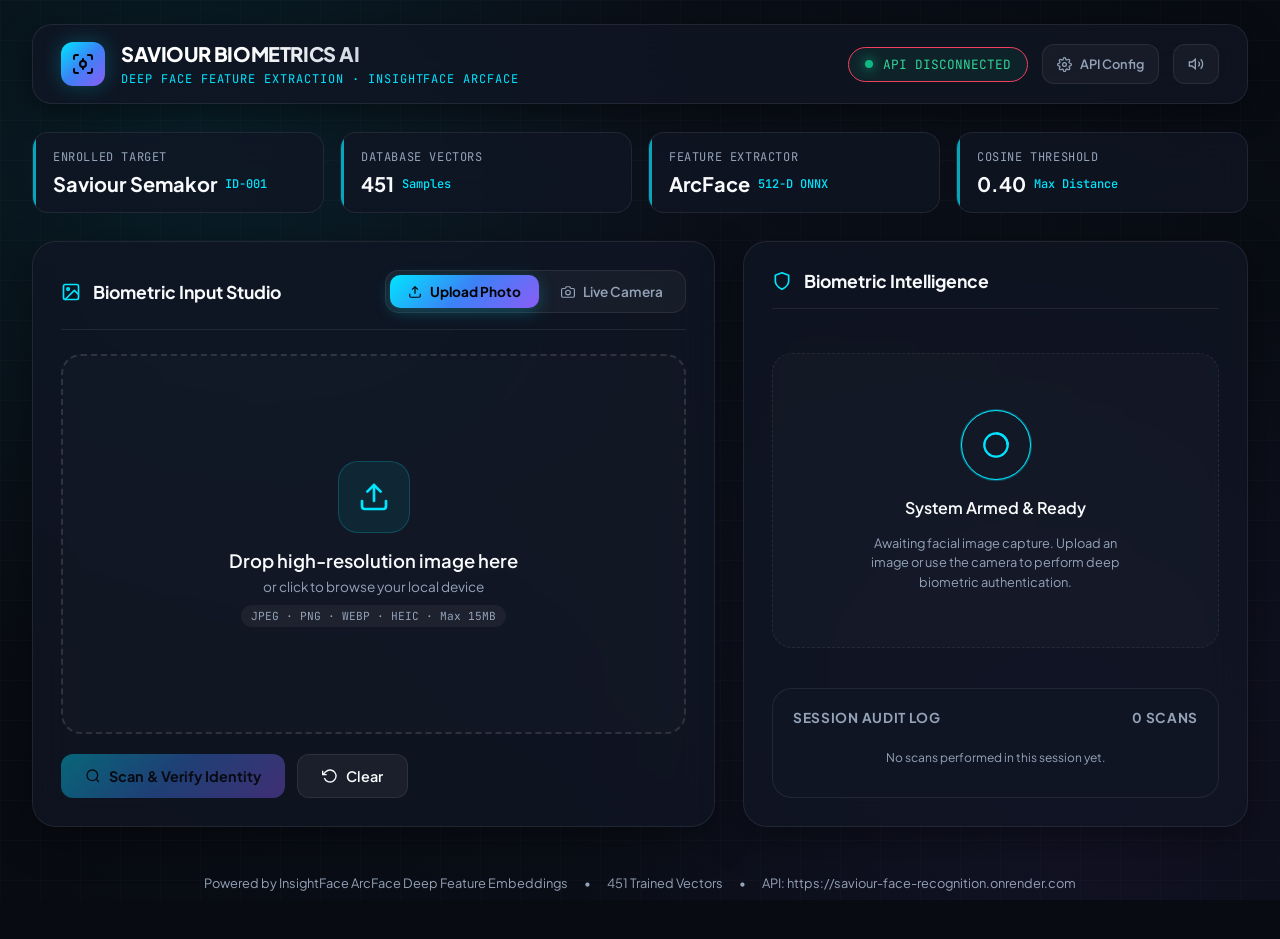
==== commit b7137f9f: "feat: default to live Render backend for Vercel deployment" ====
--- a/frontend/index.html
+++ b/frontend/index.html
@@ -1245,11 +1245,11 @@
     // Smart API Base Resolver (Works with Vercel, Render, or Localhost)
     function getApiBase() {
       const saved = localStorage.getItem('SAVIOUR_API_BASE');
-      if (saved !== null) return saved.trim().replace(/\/+$/, '');
+      if (saved !== null && saved.trim() !== '') return saved.trim().replace(/\/+$/, '');
       if (window.location.hostname === 'localhost' || window.location.hostname === '127.0.0.1') {
         return '';
       }
-      return '';
+      return 'https://saviour-face-recognition.onrender.com';
     }
 
     function openApiModal() {
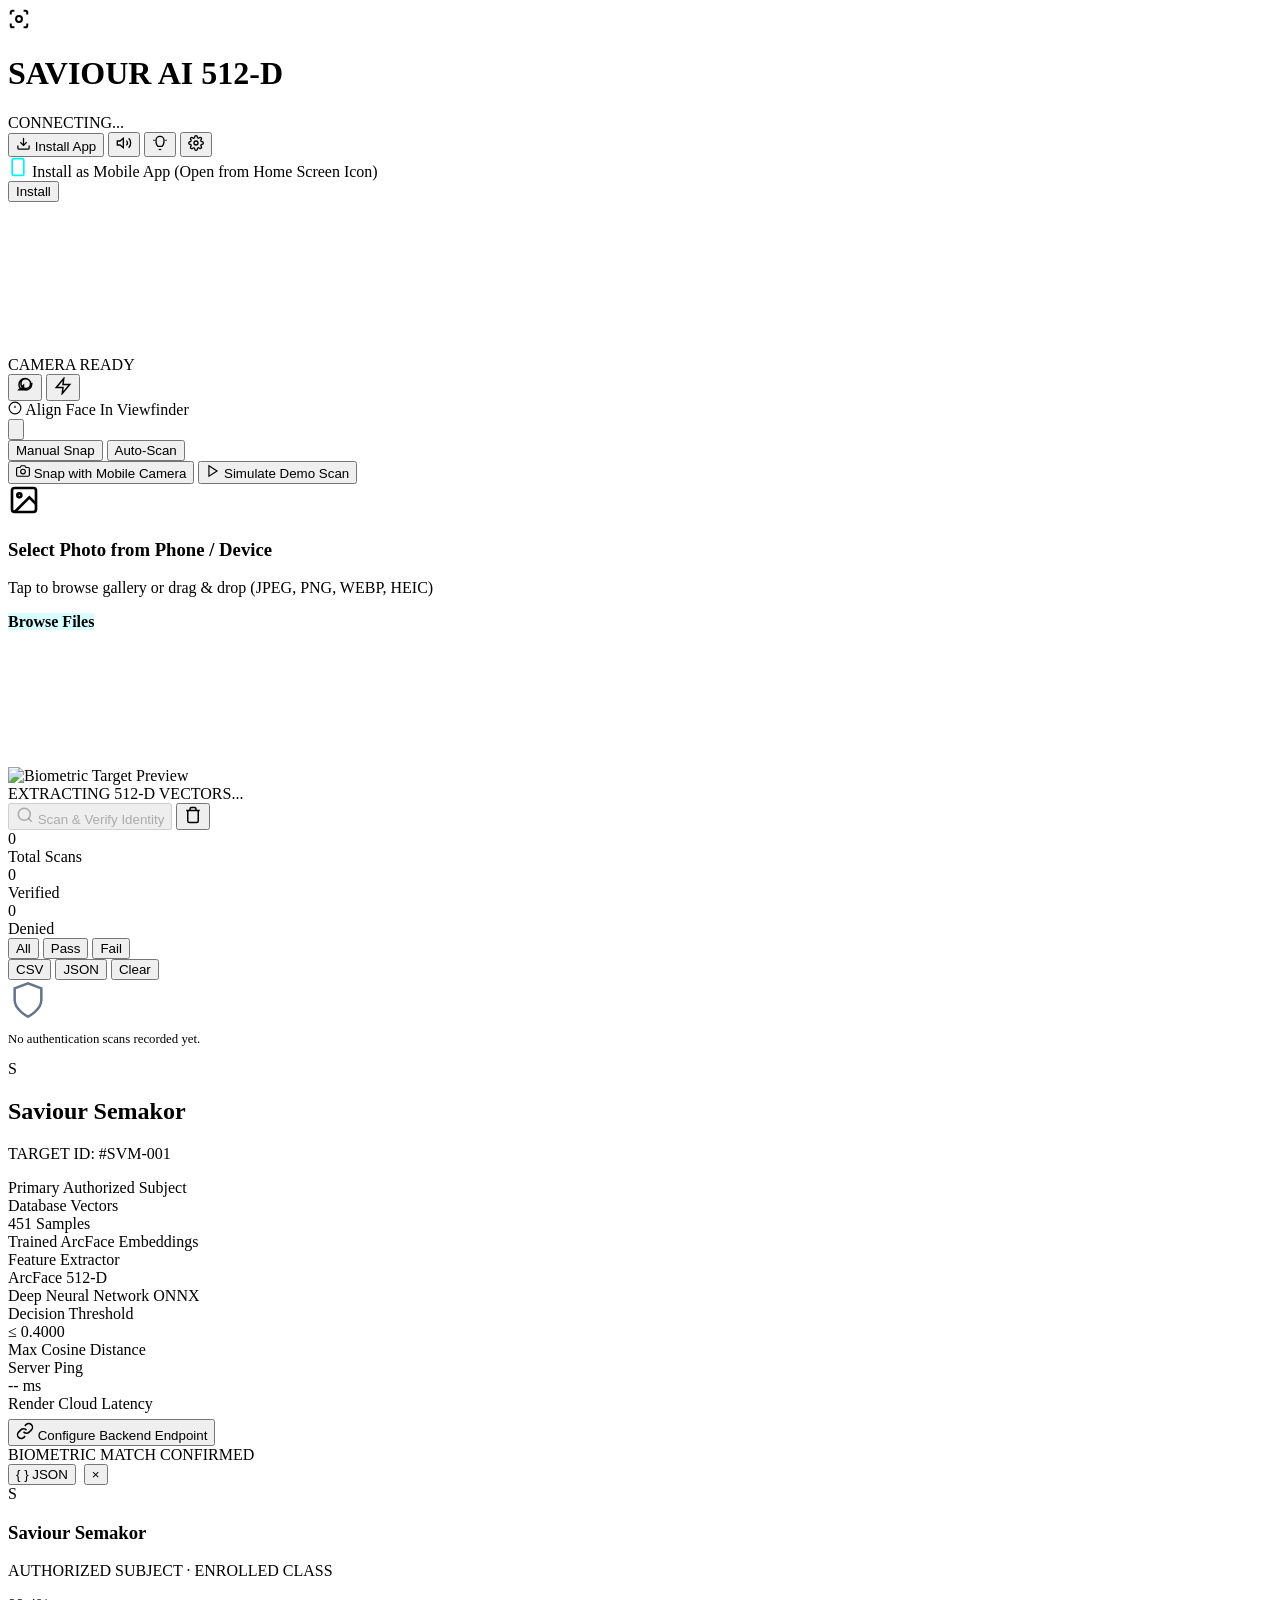
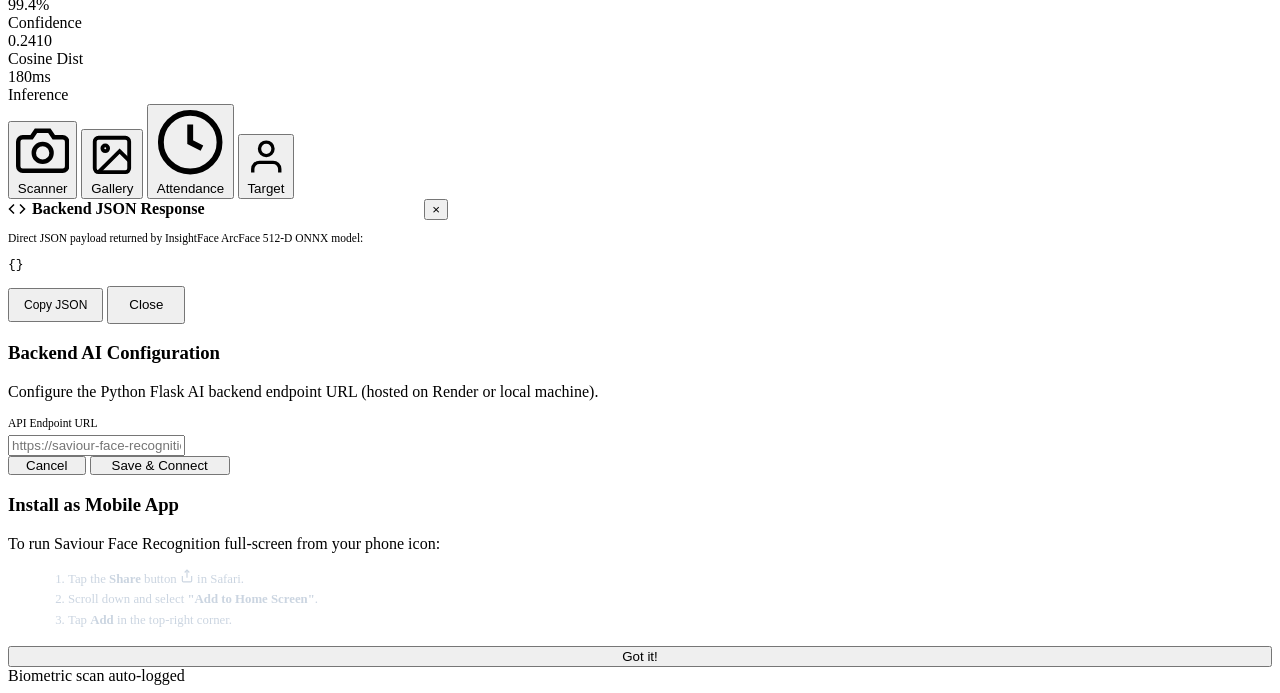
==== commit a45eae6c: "Update mobile PWA frontend/index.html" ====
--- a/frontend/index.html
+++ b/frontend/index.html
@@ -1,1658 +1,528 @@
 <!DOCTYPE html>
 <html lang="en">
 <head>
-  <meta charset="UTF-8" />
-  <meta name="viewport" content="width=device-width, initial-scale=1.0" />
+  <meta charset="UTF-8">
+  <meta name="viewport" content="width=device-width, initial-scale=1.0, maximum-scale=1.0, user-scalable=no, viewport-fit=cover">
   <title>Saviour AI · Biometric Facial Recognition</title>
-  <link rel="preconnect" href="https://fonts.googleapis.com">
-  <link rel="preconnect" href="https://fonts.gstatic.com" crossorigin>
-  <link href="https://fonts.googleapis.com/css2?family=JetBrains+Mono:wght@400;500;700&family=Plus+Jakarta+Sans:wght@300;400;500;600;700;800&display=swap" rel="stylesheet">
-  
-  <style>
-    :root {
-      --bg-dark: #080b12;
-      --bg-card: rgba(16, 22, 36, 0.75);
-      --bg-card-hover: rgba(22, 30, 49, 0.85);
-      --border-subtle: rgba(255, 255, 255, 0.08);
-      --border-glow: rgba(0, 229, 255, 0.35);
-      --primary: #00e5ff;
-      --primary-gradient: linear-gradient(135deg, #00e5ff 0%, #3b82f6 50%, #8b5cf6 100%);
-      --accent-glow: rgba(0, 229, 255, 0.25);
-      --success: #10b981;
-      --success-glow: rgba(16, 185, 129, 0.25);
-      --danger: #f43f5e;
-      --danger-glow: rgba(244, 63, 94, 0.25);
-      --text-main: #f8fafc;
-      --text-muted: #94a3b8;
-      --font-sans: 'Plus Jakarta Sans', system-ui, -apple-system, sans-serif;
-      --font-mono: 'JetBrains Mono', monospace;
-    }
-
-    * {
-      margin: 0;
-      padding: 0;
-      box-sizing: border-box;
-      -webkit-font-smoothing: antialiased;
-    }
-
-    body {
-      font-family: var(--font-sans);
-      background-color: var(--bg-dark);
-      color: var(--text-main);
-      min-height: 100vh;
-      overflow-x: hidden;
-      background-image: 
-        radial-gradient(circle at 15% 15%, rgba(0, 229, 255, 0.08) 0%, transparent 40%),
-        radial-gradient(circle at 85% 85%, rgba(139, 92, 246, 0.08) 0%, transparent 40%),
-        radial-gradient(circle at 50% 50%, rgba(16, 22, 36, 0.5) 0%, transparent 100%);
-      background-attachment: fixed;
-    }
-
-    /* Ambient background grid */
-    .bg-grid {
-      position: fixed;
-      inset: 0;
-      background-size: 40px 40px;
-      background-image: 
-        linear-gradient(to right, rgba(255, 255, 255, 0.02) 1px, transparent 1px),
-        linear-gradient(to bottom, rgba(255, 255, 255, 0.02) 1px, transparent 1px);
-      pointer-events: none;
-      z-index: 0;
-    }
-
-    /* Main Container */
-    .app-wrapper {
-      position: relative;
-      z-index: 1;
-      max-width: 1400px;
-      margin: 0 auto;
-      padding: 24px 32px 48px;
-    }
-
-    /* Top Navigation Header */
-    header.navbar {
-      display: flex;
-      align-items: center;
-      justify-content: space-between;
-      padding: 16px 28px;
-      background: var(--bg-card);
-      backdrop-filter: blur(20px);
-      border: 1px solid var(--border-subtle);
-      border-radius: 20px;
-      margin-bottom: 28px;
-      box-shadow: 0 8px 32px rgba(0, 0, 0, 0.4);
-    }
-
-    .brand {
-      display: flex;
-      align-items: center;
-      gap: 16px;
-    }
-
-    .brand-icon {
-      width: 44px;
-      height: 44px;
-      border-radius: 12px;
-      background: var(--primary-gradient);
-      display: flex;
-      align-items: center;
-      justify-content: center;
-      color: #000;
-      box-shadow: 0 0 20px var(--accent-glow);
-    }
-
-    .brand-icon svg {
-      width: 24px;
-      height: 24px;
-    }
-
-    .brand-text h1 {
-      font-size: 1.25rem;
-      font-weight: 800;
-      letter-spacing: -0.02em;
-      background: linear-gradient(135deg, #ffffff 30%, #94a3b8 100%);
-      -webkit-background-clip: text;
-      -webkit-text-fill-color: transparent;
-    }
-
-    .brand-text span {
-      font-size: 0.75rem;
-      font-family: var(--font-mono);
-      color: var(--primary);
-      text-transform: uppercase;
-      letter-spacing: 0.08em;
-    }
-
-    .header-actions {
-      display: flex;
-      align-items: center;
-      gap: 14px;
-    }
-
-    .status-pill {
-      display: flex;
-      align-items: center;
-      gap: 10px;
-      padding: 8px 16px;
-      border-radius: 30px;
-      background: rgba(16, 185, 129, 0.1);
-      border: 1px solid rgba(16, 185, 129, 0.3);
-      font-size: 0.8rem;
-      font-family: var(--font-mono);
-      color: #34d399;
-      transition: all 0.3s;
-    }
-
-    .status-dot {
-      width: 8px;
-      height: 8px;
-      border-radius: 50%;
-      background: #10b981;
-      box-shadow: 0 0 12px #10b981;
-      animation: pulse-dot 2s infinite;
-    }
-
-    @keyframes pulse-dot {
-      0%, 100% { opacity: 1; transform: scale(1); }
-      50% { opacity: 0.4; transform: scale(0.85); }
-    }
-
-    .icon-btn {
-      background: rgba(255, 255, 255, 0.04);
-      border: 1px solid var(--border-subtle);
-      border-radius: 12px;
-      height: 40px;
-      padding: 0 14px;
-      display: flex;
-      align-items: center;
-      gap: 8px;
-      color: var(--text-muted);
-      cursor: pointer;
-      font-size: 0.8rem;
-      font-family: var(--font-sans);
-      font-weight: 600;
-      transition: all 0.2s;
-    }
-
-    .icon-btn:hover {
-      color: var(--primary);
-      border-color: var(--primary);
-      background: rgba(0, 229, 255, 0.08);
-    }
-
-    /* Telemetry Stats Bar */
-    .telemetry-bar {
-      display: grid;
-      grid-template-columns: repeat(4, 1fr);
-      gap: 16px;
-      margin-bottom: 28px;
-    }
-
-    .metric-card {
-      background: var(--bg-card);
-      backdrop-filter: blur(16px);
-      border: 1px solid var(--border-subtle);
-      border-radius: 16px;
-      padding: 16px 20px;
-      display: flex;
-      flex-direction: column;
-      gap: 6px;
-      position: relative;
-      overflow: hidden;
-      transition: transform 0.2s, border-color 0.2s;
-    }
-
-    .metric-card::before {
-      content: '';
-      position: absolute;
-      top: 0;
-      left: 0;
-      width: 3px;
-      height: 100%;
-      background: var(--primary);
-      opacity: 0.7;
-    }
-
-    .metric-card:hover {
-      transform: translateY(-2px);
-      border-color: rgba(255, 255, 255, 0.15);
-    }
-
-    .metric-label {
-      font-size: 0.75rem;
-      text-transform: uppercase;
-      letter-spacing: 0.05em;
-      color: var(--text-muted);
-      font-family: var(--font-mono);
-    }
-
-    .metric-value {
-      font-size: 1.25rem;
-      font-weight: 700;
-      color: var(--text-main);
-      display: flex;
-      align-items: center;
-      gap: 8px;
-    }
-
-    .metric-value small {
-      font-size: 0.75rem;
-      color: var(--primary);
-      font-family: var(--font-mono);
-      font-weight: 500;
-    }
-
-    /* Main Dashboard Grid */
-    .dashboard-grid {
-      display: grid;
-      grid-template-columns: 1.15fr 0.85fr;
-      gap: 28px;
-    }
-
-    /* Left Console: Capture Studio */
-    .panel {
-      background: var(--bg-card);
-      backdrop-filter: blur(20px);
-      border: 1px solid var(--border-subtle);
-      border-radius: 24px;
-      padding: 28px;
-      box-shadow: 0 12px 40px rgba(0, 0, 0, 0.4);
-      display: flex;
-      flex-direction: column;
-    }
-
-    .panel-header {
-      display: flex;
-      align-items: center;
-      justify-content: space-between;
-      margin-bottom: 24px;
-      padding-bottom: 16px;
-      border-bottom: 1px solid var(--border-subtle);
-    }
-
-    .panel-title {
-      font-size: 1.1rem;
-      font-weight: 700;
-      display: flex;
-      align-items: center;
-      gap: 12px;
-    }
-
-    .panel-title svg {
-      color: var(--primary);
-      width: 20px;
-      height: 20px;
-    }
-
-    /* Segmented Control Tabs */
-    .mode-tabs {
-      display: flex;
-      background: rgba(255, 255, 255, 0.04);
-      padding: 4px;
-      border-radius: 14px;
-      border: 1px solid var(--border-subtle);
-      gap: 4px;
-    }
-
-    .tab-trigger {
-      padding: 8px 18px;
-      border-radius: 10px;
-      border: none;
-      background: transparent;
-      color: var(--text-muted);
-      font-size: 0.85rem;
-      font-weight: 600;
-      font-family: var(--font-sans);
-      cursor: pointer;
-      display: flex;
-      align-items: center;
-      gap: 8px;
-      transition: all 0.2s;
-    }
-
-    .tab-trigger.active {
-      background: var(--primary-gradient);
-      color: #000;
-      font-weight: 700;
-      box-shadow: 0 4px 16px var(--accent-glow);
-    }
-
-    .tab-trigger:hover:not(.active) {
-      color: var(--text-main);
-      background: rgba(255, 255, 255, 0.06);
-    }
-
-    /* Capture Workspace Areas */
-    .tab-content {
-      display: none;
-      flex-direction: column;
-      flex: 1;
-    }
-
-    .tab-content.active {
-      display: flex;
-    }
-
-    /* Drag & Drop Zone */
-    .drop-zone {
-      flex: 1;
-      min-height: 380px;
-      border: 2px dashed rgba(255, 255, 255, 0.12);
-      border-radius: 20px;
-      display: flex;
-      flex-direction: column;
-      align-items: center;
-      justify-content: center;
-      gap: 16px;
-      cursor: pointer;
-      background: rgba(255, 255, 255, 0.015);
-      transition: all 0.3s;
-      padding: 32px;
-      text-align: center;
-      position: relative;
-      overflow: hidden;
-    }
-
-    .drop-zone:hover, .drop-zone.dragover {
-      border-color: var(--primary);
-      background: rgba(0, 229, 255, 0.04);
-      box-shadow: inset 0 0 40px rgba(0, 229, 255, 0.05);
-    }
-
-    .drop-icon-wrap {
-      width: 72px;
-      height: 72px;
-      border-radius: 20px;
-      background: rgba(0, 229, 255, 0.08);
-      border: 1px solid rgba(0, 229, 255, 0.2);
-      display: flex;
-      align-items: center;
-      justify-content: center;
-      color: var(--primary);
-      transition: transform 0.3s;
-    }
-
-    .drop-zone:hover .drop-icon-wrap {
-      transform: scale(1.08) translateY(-4px);
-    }
-
-    .drop-text h3 {
-      font-size: 1.15rem;
-      font-weight: 600;
-      margin-bottom: 6px;
-    }
-
-    .drop-text p {
-      color: var(--text-muted);
-      font-size: 0.85rem;
-    }
-
-    .badge-formats {
-      display: inline-block;
-      margin-top: 10px;
-      font-size: 0.7rem;
-      font-family: var(--font-mono);
-      padding: 4px 10px;
-      border-radius: 20px;
-      background: rgba(255, 255, 255, 0.05);
-      color: var(--text-muted);
-    }
-
-    /* Viewport Preview Area */
-    .preview-stage {
-      display: none;
-      position: relative;
-      width: 100%;
-      min-height: 380px;
-      border-radius: 20px;
-      overflow: hidden;
-      background: #000;
-      border: 1px solid var(--border-subtle);
-      align-items: center;
-      justify-content: center;
-    }
-
-    .preview-stage.active {
-      display: flex;
-    }
-
-    #preview-img {
-      max-width: 100%;
-      max-height: 480px;
-      object-fit: contain;
-      display: block;
-    }
-
-    /* Biometric Reticle & Canvas Overlay */
-    #overlay-canvas {
-      position: absolute;
-      top: 0;
-      left: 0;
-      width: 100%;
-      height: 100%;
-      pointer-events: none;
-    }
-
-    /* Scanning Laser Line Animation */
-    .scan-laser {
-      display: none;
-      position: absolute;
-      left: 0;
-      width: 100%;
-      height: 3px;
-      background: linear-gradient(90deg, transparent, var(--primary), #ffffff, var(--primary), transparent);
-      box-shadow: 0 0 20px var(--primary), 0 0 40px var(--primary);
-      z-index: 10;
-      animation: laser-sweep 1.8s ease-in-out infinite alternate;
-    }
-
-    @keyframes laser-sweep {
-      0% { top: 4%; }
-      100% { top: 96%; }
-    }
-
-    /* Webcam Viewport */
-    .webcam-stage {
-      position: relative;
-      width: 100%;
-      min-height: 380px;
-      border-radius: 20px;
-      overflow: hidden;
-      background: #020617;
-      border: 1px solid var(--border-subtle);
-      display: flex;
-      align-items: center;
-      justify-content: center;
-    }
-
-    #webcam-video {
-      width: 100%;
-      height: 100%;
-      max-height: 480px;
-      object-fit: cover;
-      transform: scaleX(-1);
-    }
-
-    /* Futuristic HUD Reticle Corners */
-    .hud-brackets {
-      position: absolute;
-      inset: 20px;
-      pointer-events: none;
-      border: 1px dashed rgba(0, 229, 255, 0.2);
-      border-radius: 12px;
-    }
-
-    .hud-brackets::before, .hud-brackets::after {
-      content: '';
-      position: absolute;
-      width: 20px;
-      height: 20px;
-      border-color: var(--primary);
-    }
-
-    .hud-brackets::before {
-      top: -2px;
-      left: -2px;
-      border-top: 3px solid;
-      border-left: 3px solid;
-    }
-
-    .hud-brackets::after {
-      bottom: -2px;
-      right: -2px;
-      border-bottom: 3px solid;
-      border-right: 3px solid;
-    }
-
-    .hud-target {
-      position: absolute;
-      top: 50%;
-      left: 50%;
-      transform: translate(-50%, -50%);
-      width: 120px;
-      height: 120px;
-      border: 1px solid rgba(0, 229, 255, 0.3);
-      border-radius: 50%;
-      pointer-events: none;
-      display: flex;
-      align-items: center;
-      justify-content: center;
-    }
-
-    .hud-target::after {
-      content: '';
-      width: 6px;
-      height: 6px;
-      background: var(--primary);
-      border-radius: 50%;
-      box-shadow: 0 0 10px var(--primary);
-    }
-
-    /* Action Toolbar */
-    .action-toolbar {
-      display: flex;
-      gap: 12px;
-      margin-top: 20px;
-      flex-wrap: wrap;
-    }
-
-    .btn {
-      padding: 12px 24px;
-      border-radius: 12px;
-      font-family: var(--font-sans);
-      font-size: 0.9rem;
-      font-weight: 600;
-      border: none;
-      cursor: pointer;
-      display: inline-flex;
-      align-items: center;
-      gap: 8px;
-      transition: all 0.25s;
-    }
-
-    .btn-primary {
-      background: var(--primary-gradient);
-      color: #000;
-      font-weight: 700;
-      box-shadow: 0 4px 20px var(--accent-glow);
-    }
-
-    .btn-primary:hover {
-      transform: translateY(-2px);
-      box-shadow: 0 8px 28px rgba(0, 229, 255, 0.4);
-    }
-
-    .btn-secondary {
-      background: rgba(255, 255, 255, 0.05);
-      color: var(--text-main);
-      border: 1px solid var(--border-subtle);
-    }
-
-    .btn-secondary:hover {
-      background: rgba(255, 255, 255, 0.1);
-      border-color: rgba(255, 255, 255, 0.2);
-    }
-
-    .btn:disabled {
-      opacity: 0.4;
-      cursor: not-allowed;
-      transform: none !important;
-      box-shadow: none !important;
-    }
-
-    /* Right Console: Biometric Intelligence & Inspection */
-    .intelligence-console {
-      display: flex;
-      flex-direction: column;
-      gap: 20px;
-    }
-
-    /* Idle Standby Box */
-    .idle-state-card {
-      background: rgba(255, 255, 255, 0.02);
-      border: 1px dashed var(--border-subtle);
-      border-radius: 20px;
-      padding: 48px 24px;
-      text-align: center;
-      display: flex;
-      flex-direction: column;
-      align-items: center;
-      justify-content: center;
-      gap: 16px;
-      flex: 1;
-    }
-
-    .radar-pulse {
-      width: 72px;
-      height: 72px;
-      border-radius: 50%;
-      border: 2px solid rgba(0, 229, 255, 0.3);
-      position: relative;
-      display: flex;
-      align-items: center;
-      justify-content: center;
-    }
-
-    .radar-pulse::after {
-      content: '';
-      position: absolute;
-      width: 100%;
-      height: 100%;
-      border-radius: 50%;
-      border: 1px solid var(--primary);
-      animation: ripple 2s cubic-bezier(0, 0.2, 0.8, 1) infinite;
-    }
-
-    @keyframes ripple {
-      0% { transform: scale(0.6); opacity: 1; }
-      100% { transform: scale(1.6); opacity: 0; }
-    }
-
-    .idle-state-card h4 {
-      font-size: 1rem;
-      font-weight: 600;
-      color: var(--text-main);
-    }
-
-    .idle-state-card p {
-      font-size: 0.8rem;
-      color: var(--text-muted);
-      max-width: 260px;
-      line-height: 1.5;
-    }
-
-    /* Active Result Card */
-    .result-card {
-      display: none;
-      background: var(--bg-card);
-      border: 1px solid var(--border-subtle);
-      border-radius: 20px;
-      padding: 24px;
-      animation: slideIn 0.3s cubic-bezier(0.16, 1, 0.3, 1);
-    }
-
-    @keyframes slideIn {
-      from { opacity: 0; transform: translateY(12px); }
-      to { opacity: 1; transform: translateY(0); }
-    }
-
-    .result-card.verified {
-      border-color: rgba(16, 185, 129, 0.4);
-      box-shadow: 0 0 35px var(--success-glow);
-    }
-
-    .result-card.unmatched {
-      border-color: rgba(244, 63, 94, 0.4);
-      box-shadow: 0 0 35px var(--danger-glow);
-    }
-
-    /* Result Header Badge */
-    .result-status-badge {
-      display: inline-flex;
-      align-items: center;
-      gap: 8px;
-      padding: 6px 14px;
-      border-radius: 20px;
-      font-size: 0.75rem;
-      font-family: var(--font-mono);
-      font-weight: 700;
-      letter-spacing: 0.05em;
-      margin-bottom: 20px;
-    }
-
-    .result-status-badge.verified {
-      background: rgba(16, 185, 129, 0.15);
-      border: 1px solid #10b981;
-      color: #34d399;
-    }
-
-    .result-status-badge.unmatched {
-      background: rgba(244, 63, 94, 0.15);
-      border: 1px solid #f43f5e;
-      color: #fb7185;
-    }
-
-    /* Identity Card */
-    .profile-banner {
-      display: flex;
-      align-items: center;
-      gap: 18px;
-      padding-bottom: 20px;
-      border-bottom: 1px solid var(--border-subtle);
-      margin-bottom: 20px;
-    }
-
-    .avatar-ring {
-      width: 64px;
-      height: 64px;
-      border-radius: 18px;
-      display: flex;
-      align-items: center;
-      justify-content: center;
-      font-size: 1.5rem;
-      font-weight: 800;
-      background: var(--primary-gradient);
-      color: #000;
-      box-shadow: 0 4px 16px var(--accent-glow);
-    }
-
-    .avatar-ring.unmatched {
-      background: linear-gradient(135deg, #f43f5e, #be123c);
-      color: #fff;
-    }
-
-    .profile-info h3 {
-      font-size: 1.35rem;
-      font-weight: 800;
-      letter-spacing: -0.02em;
-      margin-bottom: 4px;
-    }
-
-    .profile-info p {
-      font-size: 0.8rem;
-      color: var(--text-muted);
-      font-family: var(--font-mono);
-    }
-
-    /* Circular Match Confidence Gauge */
-    .gauge-section {
-      display: flex;
-      align-items: center;
-      justify-content: space-between;
-      margin-bottom: 24px;
-      background: rgba(255, 255, 255, 0.02);
-      border: 1px solid var(--border-subtle);
-      border-radius: 16px;
-      padding: 16px 20px;
-    }
-
-    .gauge-metric {
-      display: flex;
-      flex-direction: column;
-      gap: 4px;
-    }
-
-    .gauge-metric span {
-      font-size: 0.75rem;
-      font-family: var(--font-mono);
-      text-transform: uppercase;
-      color: var(--text-muted);
-    }
-
-    .gauge-metric h2 {
-      font-size: 2rem;
-      font-weight: 800;
-      font-family: var(--font-mono);
-      background: linear-gradient(90deg, #00e5ff, #10b981);
-      -webkit-background-clip: text;
-      -webkit-text-fill-color: transparent;
-    }
-
-    .gauge-metric.unmatched h2 {
-      background: linear-gradient(90deg, #f43f5e, #fda4af);
-      -webkit-background-clip: text;
-      -webkit-text-fill-color: transparent;
-    }
-
-    /* Verification Progress Bar */
-    .confidence-meter {
-      width: 100%;
-      height: 6px;
-      background: rgba(255, 255, 255, 0.08);
-      border-radius: 10px;
-      overflow: hidden;
-      margin-top: 10px;
-    }
-
-    .confidence-meter-fill {
-      height: 100%;
-      border-radius: 10px;
-      background: var(--primary-gradient);
-      width: 0%;
-      transition: width 1s cubic-bezier(0.16, 1, 0.3, 1);
-    }
-
-    /* Telemetry Diagnostics Grid */
-    .diag-grid {
-      display: grid;
-      grid-template-columns: 1fr 1fr;
-      gap: 12px;
-      margin-bottom: 20px;
-    }
-
-    .diag-box {
-      background: rgba(0, 0, 0, 0.3);
-      border: 1px solid var(--border-subtle);
-      border-radius: 12px;
-      padding: 12px 14px;
-    }
-
-    .diag-box .lbl {
-      font-size: 0.7rem;
-      font-family: var(--font-mono);
-      color: var(--text-muted);
-      text-transform: uppercase;
-      margin-bottom: 4px;
-    }
-
-    .diag-box .val {
-      font-size: 0.95rem;
-      font-weight: 700;
-      font-family: var(--font-mono);
-      color: var(--text-main);
-    }
-
-    /* Audit Log / History */
-    .history-card {
-      background: var(--bg-card);
-      border: 1px solid var(--border-subtle);
-      border-radius: 20px;
-      padding: 20px;
-      margin-top: 20px;
-    }
-
-    .history-header {
-      display: flex;
-      align-items: center;
-      justify-content: space-between;
-      font-size: 0.85rem;
-      font-weight: 700;
-      text-transform: uppercase;
-      letter-spacing: 0.05em;
-      margin-bottom: 12px;
-      color: var(--text-muted);
-    }
-
-    .history-list {
-      display: flex;
-      flex-direction: column;
-      gap: 8px;
-      max-height: 200px;
-      overflow-y: auto;
-    }
-
-    .history-item {
-      display: flex;
-      align-items: center;
-      justify-content: space-between;
-      padding: 10px 12px;
-      background: rgba(255, 255, 255, 0.02);
-      border: 1px solid var(--border-subtle);
-      border-radius: 10px;
-      font-size: 0.8rem;
-    }
-
-    .history-item-left {
-      display: flex;
-      align-items: center;
-      gap: 10px;
-    }
-
-    .history-status-indicator {
-      width: 6px;
-      height: 6px;
-      border-radius: 50%;
-    }
-
-    .history-status-indicator.verified { background: #10b981; }
-    .history-status-indicator.unmatched { background: #f43f5e; }
-
-    .history-name {
-      font-weight: 600;
-    }
-
-    .history-score {
-      font-family: var(--font-mono);
-      font-size: 0.75rem;
-      color: var(--primary);
-    }
-
-    /* Modal for API Config */
-    .modal-overlay {
-      display: none;
-      position: fixed;
-      inset: 0;
-      background: rgba(0, 0, 0, 0.8);
-      backdrop-filter: blur(8px);
-      z-index: 999;
-      align-items: center;
-      justify-content: center;
-      padding: 20px;
-    }
-
-    .modal-overlay.active {
-      display: flex;
-    }
-
-    .modal-card {
-      background: #0f172a;
-      border: 1px solid var(--border-subtle);
-      border-radius: 20px;
-      padding: 28px;
-      max-width: 500px;
-      width: 100%;
-      box-shadow: 0 20px 50px rgba(0, 0, 0, 0.6);
-    }
-
-    .modal-card h3 {
-      font-size: 1.2rem;
-      margin-bottom: 8px;
-      color: var(--text-main);
-    }
-
-    .modal-card p {
-      font-size: 0.85rem;
-      color: var(--text-muted);
-      margin-bottom: 16px;
-      line-height: 1.5;
-    }
-
-    .modal-card input {
-      width: 100%;
-      padding: 12px 16px;
-      background: rgba(255, 255, 255, 0.05);
-      border: 1px solid var(--border-subtle);
-      border-radius: 12px;
-      color: var(--text-main);
-      font-family: var(--font-mono);
-      font-size: 0.85rem;
-      margin-bottom: 20px;
-    }
-
-    .modal-card input:focus {
-      outline: none;
-      border-color: var(--primary);
-    }
-
-    /* Footer */
-    footer.app-footer {
-      margin-top: 48px;
-      text-align: center;
-      color: var(--text-muted);
-      font-size: 0.8rem;
-      display: flex;
-      align-items: center;
-      justify-content: center;
-      gap: 16px;
-    }
-
-    @media (max-width: 992px) {
-      .dashboard-grid { grid-template-columns: 1fr; }
-      .telemetry-bar { grid-template-columns: repeat(2, 1fr); }
-    }
-
-    @media (max-width: 600px) {
-      .app-wrapper { padding: 16px; }
-      .telemetry-bar { grid-template-columns: 1fr; }
-      header.navbar { flex-direction: column; gap: 16px; align-items: flex-start; }
-    }
-  </style>
+
+  <!-- PWA & Mobile App Meta Tags -->
+  <link rel="manifest" href="manifest.webmanifest">
+  <link rel="icon" type="image/svg+xml" href="icons/favicon.svg">
+  <link rel="apple-touch-icon" href="icons/apple-touch-icon.png">
+  <meta name="theme-color" content="#070a12">
+  <meta name="apple-mobile-web-app-capable" content="yes">
+  <meta name="apple-mobile-web-app-status-bar-style" content="black-translucent">
+  <meta name="apple-mobile-web-app-title" content="Saviour AI">
+  <meta name="mobile-web-app-capable" content="yes">
+  <meta name="application-name" content="Saviour AI">
+  <meta name="description" content="Mobile Deep Face Feature Extraction & Biometric Authentication using ArcFace 512-D ONNX.">
+
+  <!-- Core Stylesheet -->
+  <link rel="stylesheet" href="style.css">
 </head>
 <body>
 
-  <div class="bg-grid"></div>
-
-  <div class="app-wrapper">
-
-    <!-- Navbar Header -->
-    <header class="navbar">
-      <div class="brand">
-        <div class="brand-icon">
-          <svg viewBox="0 0 24 24" fill="none" stroke="currentColor" stroke-width="2" stroke-linecap="round" stroke-linejoin="round">
+  <!-- Ambient Backdrop -->
+  <div class="ambient-bg">
+    <div class="ambient-grid"></div>
+  </div>
+
+  <!-- Mobile Application Main Shell (Full Screen on Mobile, Clean Centered on Desktop) -->
+  <div class="app-main-layout">
+
+    <!-- Top Mobile Header -->
+    <header class="app-header">
+      <div class="brand-section">
+        <div class="brand-icon-badge">
+          <svg width="22" height="22" viewBox="0 0 24 24" fill="none" stroke="currentColor" stroke-width="2.2">
             <path d="M3 7V5a2 2 0 0 1 2-2h2"></path>
             <path d="M17 3h2a2 2 0 0 1 2 2v2"></path>
             <path d="M21 17v2a2 2 0 0 1-2 2h-2"></path>
             <path d="M7 21H5a2 2 0 0 1-2-2v-2"></path>
-            <circle cx="12" cy="12" r="3"></circle>
-            <path d="M12 16v1"></path>
-            <path d="M12 7v1"></path>
+            <circle cx="12" cy="12" r="3.2"></circle>
           </svg>
         </div>
         <div class="brand-text">
-          <h1>SAVIOUR BIOMETRICS AI</h1>
-          <span>Deep Face Feature Extraction · InsightFace ArcFace</span>
+          <h1>SAVIOUR AI <span class="model-tag">512-D</span></h1>
+          <div class="system-status-indicator">
+            <span class="status-dot" id="header-status-dot"></span>
+            <span id="header-status-text">CONNECTING...</span>
+          </div>
         </div>
       </div>
 
       <div class="header-actions">
-        <div class="status-pill" id="system-status-pill">
-          <span class="status-dot"></span>
-          <span id="system-status-text">CONNECTING...</span>
-        </div>
-
-        <button class="icon-btn" onclick="openApiModal()" title="Configure Backend API URL">
-          <svg width="15" height="15" viewBox="0 0 24 24" fill="none" stroke="currentColor" stroke-width="2"><circle cx="12" cy="12" r="3"></circle><path d="M19.4 15a1.65 1.65 0 0 0 .33 1.82l.06.06a2 2 0 0 1 0 2.83 2 2 0 0 1-2.83 0l-.06-.06a1.65 1.65 0 0 0-1.82-.33 1.65 1.65 0 0 0-1 1.51V21a2 2 0 0 1-2 2 2 2 0 0 1-2-2v-.09A1.65 1.65 0 0 0 9 19.4a1.65 1.65 0 0 0-1.82.33l-.06.06a2 2 0 0 1-2.83 0 2 2 0 0 1 0-2.83l.06-.06a1.65 1.65 0 0 0 .33-1.82 1.65 1.65 0 0 0-1.51-1H3a2 2 0 0 1-2-2 2 2 0 0 1 2-2h.09A1.65 1.65 0 0 0 4.6 9a1.65 1.65 0 0 0-.33-1.82l-.06-.06a2 2 0 0 1 0-2.83 2 2 0 0 1 2.83 0l.06.06a1.65 1.65 0 0 0 1.82.33H9a1.65 1.65 0 0 0 1-1.51V3a2 2 0 0 1 2-2 2 2 0 0 1 2 2v.09a1.65 1.65 0 0 0 1 1.51 1.65 1.65 0 0 0 1.82-.33l.06-.06a2 2 0 0 1 2.83 0 2 2 0 0 1 0 2.83l-.06.06a1.65 1.65 0 0 0-.33 1.82V9a1.65 1.65 0 0 0 1.51 1H21a2 2 0 0 1 2 2 2 2 0 0 1-2 2h-.09a1.65 1.65 0 0 0-1.51 1z"></path></svg>
-          API Config
+        <!-- Quick Install Button (Adds App Icon to Phone Home Screen) -->
+        <button class="btn-install-header" id="btn-install-header" onclick="triggerAppInstall()" title="Install as Mobile App">
+          <svg width="15" height="15" viewBox="0 0 24 24" fill="none" stroke="currentColor" stroke-width="2">
+            <path d="M21 15v4a2 2 0 0 1-2 2H5a2 2 0 0 1-2-2v-4"></path>
+            <polyline points="7 10 12 15 17 10"></polyline>
+            <line x1="12" y1="15" x2="12" y2="3"></line>
+          </svg>
+          <span>Install App</span>
         </button>
 
-        <button class="icon-btn" id="audio-toggle" title="Toggle Sound Feedback">
-          <svg id="audio-icon" width="16" height="16" viewBox="0 0 24 24" fill="none" stroke="currentColor" stroke-width="2">
+        <button class="btn-icon-round" id="btn-sound-toggle" title="Toggle Biometric Sound">
+          <svg id="sound-icon" width="16" height="16" viewBox="0 0 24 24" fill="none" stroke="currentColor" stroke-width="2">
             <polygon points="11 5 6 9 2 9 2 15 6 15 11 19 11 5"></polygon>
             <path d="M19.07 4.93a10 10 0 0 1 0 14.14M15.54 8.46a5 5 0 0 1 0 7.07"></path>
           </svg>
         </button>
+
+        <button class="btn-icon-round" id="btn-haptic-toggle" title="Toggle Vibration">
+          <svg width="16" height="16" viewBox="0 0 24 24" fill="none" stroke="currentColor" stroke-width="2">
+            <path d="M18 8a6 6 0 0 0-12 0c0 7 3 9 3 9h6s3-2 3-9"></path>
+            <path d="M13.73 21a2 2 0 0 1-3.46 0"></path>
+            <line x1="2" y1="8" x2="4" y2="8"></line>
+            <line x1="20" y1="8" x2="22" y2="8"></line>
+          </svg>
+        </button>
+
+        <button class="btn-icon-round" id="btn-open-settings" onclick="openSettingsModal()" title="API Config">
+          <svg width="16" height="16" viewBox="0 0 24 24" fill="none" stroke="currentColor" stroke-width="2">
+            <circle cx="12" cy="12" r="3"></circle>
+            <path d="M19.4 15a1.65 1.65 0 0 0 .33 1.82l.06.06a2 2 0 0 1 0 2.83 2 2 0 0 1-2.83 0l-.06-.06a1.65 1.65 0 0 0-1.82-.33 1.65 1.65 0 0 0-1 1.51V21a2 2 0 0 1-2 2 2 2 0 0 1-2-2v-.09A1.65 1.65 0 0 0 9 19.4a1.65 1.65 0 0 0-1.82.33l-.06.06a2 2 0 0 1-2.83 0 2 2 0 0 1 0-2.83l.06-.06a1.65 1.65 0 0 0 .33-1.82 1.65 1.65 0 0 0-1.51-1H3a2 2 0 0 1-2-2 2 2 0 0 1 2-2h.09A1.65 1.65 0 0 0 4.6 9a1.65 1.65 0 0 0-.33-1.82l-.06-.06a2 2 0 0 1 0-2.83 2 2 0 0 1 2.83 0l.06.06a1.65 1.65 0 0 0 1.82.33H9a1.65 1.65 0 0 0 1-1.51V3a2 2 0 0 1 2-2 2 2 0 0 1 2 2v.09a1.65 1.65 0 0 0 1 1.51 1.65 1.65 0 0 0 1.82-.33l.06-.06a2 2 0 0 1 2.83 0 2 2 0 0 1 0 2.83l-.06.06a1.65 1.65 0 0 0-.33 1.82V9a1.65 1.65 0 0 0 1.51 1H21a2 2 0 0 1 2 2 2 2 0 0 1-2 2h-.09a1.65 1.65 0 0 0-1.51 1z"></path>
+          </svg>
+        </button>
       </div>
     </header>
 
-    <!-- Telemetry Stats Bar -->
-    <div class="telemetry-bar">
-      <div class="metric-card">
-        <span class="metric-label">Enrolled Target</span>
-        <div class="metric-value">Saviour Semakor <small>ID-001</small></div>
-      </div>
-      <div class="metric-card">
-        <span class="metric-label">Database Vectors</span>
-        <div class="metric-value" id="stat-encodings">451 <small>Samples</small></div>
-      </div>
-      <div class="metric-card">
-        <span class="metric-label">Feature Extractor</span>
-        <div class="metric-value">ArcFace <small>512-D ONNX</small></div>
-      </div>
-      <div class="metric-card">
-        <span class="metric-label">Cosine Threshold</span>
-        <div class="metric-value">0.40 <small>Max Distance</small></div>
-      </div>
+    <!-- PWA Install Banner (Mobile Phone Banner) -->
+    <div class="pwa-install-banner" id="pwa-install-banner">
+      <div class="pwa-banner-left">
+        <svg width="20" height="20" viewBox="0 0 24 24" fill="none" stroke="#00f2fe" stroke-width="2">
+          <rect x="5" y="2" width="14" height="20" rx="2" ry="2"></rect>
+          <line x1="12" y1="18" x2="12.01" y2="18"></line>
+        </svg>
+        <span>Install as Mobile App (Open from Home Screen Icon)</span>
+      </div>
+      <button class="pwa-banner-btn" id="btn-install-pwa" onclick="triggerAppInstall()">Install</button>
     </div>
 
-    <!-- Main Workspace -->
-    <div class="dashboard-grid">
-
-      <!-- Left Console: Capture Studio -->
-      <div class="panel">
-        <div class="panel-header">
-          <div class="panel-title">
-            <svg viewBox="0 0 24 24" fill="none" stroke="currentColor" stroke-width="2" stroke-linecap="round" stroke-linejoin="round">
-              <rect x="3" y="3" width="18" height="18" rx="2" ry="2"></rect>
-              <circle cx="8.5" cy="8.5" r="1.5"></circle>
-              <polyline points="21 15 16 10 5 21"></polyline>
+    <!-- Main Content Area -->
+    <main class="app-content">
+
+      <!-- ==============================================
+           TAB 1: LIVE BIOMETRIC SCANNER (CAMERA)
+           ============================================== -->
+      <section class="app-view active" id="view-scanner">
+        <div class="scanner-view-container">
+
+          <!-- Hidden Native Mobile Camera Input Fallback -->
+          <input type="file" id="native-camera-input" accept="image/*" capture="user" style="display:none;" onchange="handleNativeCameraCapture(event)">
+
+          <div class="camera-card">
+            <!-- Camera Flash Animation -->
+            <div class="camera-flash" id="camera-flash"></div>
+
+            <!-- Live Video Element -->
+            <video id="camera-video" autoplay playsinline muted></video>
+            <canvas id="camera-canvas"></canvas>
+
+            <!-- Floating Top Controls Overlay -->
+            <div class="camera-top-toolbar">
+              <div class="camera-tool-pill">
+                <span class="status-dot active" id="cam-status-dot"></span>
+                <span id="camera-mode-status">CAMERA READY</span>
+              </div>
+              <div class="camera-controls-right">
+                <button class="btn-cam-tool" id="btn-flip-camera" title="Flip Camera">
+                  <svg width="18" height="18" viewBox="0 0 24 24" fill="none" stroke="currentColor" stroke-width="2">
+                    <path d="M20 10c0-4.418-3.582-8-8-8s-8 3.582-8 8c0 1.942.693 3.722 1.849 5.109l-1.849 1.891h6v-6l-1.932 1.976c-.928-1.121-1.488-2.56-1.488-4.085 0-3.535 2.865-6.4 6.4-6.4s6.4 2.865 6.4 6.4-2.865 6.4-6.4 6.4c-1.525 0-2.964-.56-4.085-1.488l-1.42 1.42c1.472 1.258 3.393 2.068 5.505 2.068 4.418 0 8-3.582 8-8z"></path>
+                  </svg>
+                </button>
+                <button class="btn-cam-tool" id="btn-torch-toggle" title="Flashlight">
+                  <svg width="18" height="18" viewBox="0 0 24 24" fill="none" stroke="currentColor" stroke-width="2">
+                    <polygon points="13 2 3 14 12 14 11 22 21 10 12 10 13 2"></polygon>
+                  </svg>
+                </button>
+              </div>
+            </div>
+
+            <!-- Face ID Reticle Overlay -->
+            <div class="face-reticle-overlay">
+              <div class="reticle-frame" id="reticle-frame">
+                <div class="reticle-corner tl"></div>
+                <div class="reticle-corner tr"></div>
+                <div class="reticle-corner bl"></div>
+                <div class="reticle-corner br"></div>
+
+                <!-- Animated Laser Sweep Line -->
+                <div class="biometric-laser" id="biometric-laser"></div>
+              </div>
+
+              <div class="reticle-prompt" id="reticle-prompt">
+                <svg width="14" height="14" viewBox="0 0 24 24" fill="none" stroke="currentColor" stroke-width="2">
+                  <circle cx="12" cy="12" r="10"></circle>
+                  <path d="M12 8v4"></path>
+                  <path d="M12 16h.01"></path>
+                </svg>
+                <span id="prompt-text">Align Face In Viewfinder</span>
+              </div>
+            </div>
+
+          </div>
+
+          <!-- Scanner Controls -->
+          <div class="scanner-controls-area">
+            <!-- Shutter Button (Snap) -->
+            <div class="shutter-button-wrap">
+              <div class="shutter-glow-ring" id="shutter-ring"></div>
+              <button class="btn-shutter-trigger" id="btn-shutter" title="Capture and Verify Face">
+                <svg viewBox="0 0 24 24" fill="none" stroke="currentColor" stroke-width="2.2">
+                  <circle cx="12" cy="12" r="3.5"></circle>
+                  <path d="M19 4h-3.5l-1-2h-5l-1 2H5a2 2 0 0 0-2 2v14a2 2 0 0 0 2 2h14a2 2 0 0 0 2-2V6a2 2 0 0 0-2-2z"></path>
+                </svg>
+              </button>
+            </div>
+
+            <!-- Mode Selector: Manual Snap vs Continuous Auto-Scan -->
+            <div class="scan-mode-toggle-pill">
+              <button class="mode-pill-btn active" id="btn-mode-manual" onclick="setScanMode('manual')">Manual Snap</button>
+              <button class="mode-pill-btn" id="btn-mode-auto" onclick="setScanMode('auto')">Auto-Scan</button>
+            </div>
+
+            <div class="sub-actions-row">
+              <button class="btn-text-action" onclick="document.getElementById('native-camera-input').click()">
+                <svg width="14" height="14" viewBox="0 0 24 24" fill="none" stroke="currentColor" stroke-width="2"><path d="M23 19a2 2 0 0 1-2 2H3a2 2 0 0 1-2-2V8a2 2 0 0 1 2-2h4l2-3h6l2 3h4a2 2 0 0 1 2 2z"></path><circle cx="12" cy="13" r="4"></circle></svg>
+                Snap with Mobile Camera
+              </button>
+              <button class="btn-text-action" onclick="runDemoVerification()">
+                <svg width="14" height="14" viewBox="0 0 24 24" fill="none" stroke="currentColor" stroke-width="2"><polygon points="5 3 19 12 5 21 5 3"></polygon></svg>
+                Simulate Demo Scan
+              </button>
+            </div>
+          </div>
+
+        </div>
+      </section>
+
+      <!-- ==============================================
+           TAB 2: PHOTO GALLERY / UPLOAD IMAGE
+           ============================================== -->
+      <section class="app-view" id="view-upload">
+        <div class="upload-view-container">
+
+          <input type="file" id="file-picker" accept="image/*,.heic,.heif" style="display: none;" onchange="handleFilePicked(event)">
+
+          <div class="upload-dropzone" id="upload-dropzone">
+            <!-- Idle State -->
+            <div class="dropzone-idle-content" id="dropzone-idle" onclick="document.getElementById('file-picker').click()">
+              <div class="dropzone-icon-ring">
+                <svg width="32" height="32" viewBox="0 0 24 24" fill="none" stroke="currentColor" stroke-width="2">
+                  <rect x="3" y="3" width="18" height="18" rx="2" ry="2"></rect>
+                  <circle cx="8.5" cy="8.5" r="1.5"></circle>
+                  <polyline points="21 15 16 10 5 21"></polyline>
+                </svg>
+              </div>
+              <h3>Select Photo from Phone / Device</h3>
+              <p>Tap to browse gallery or drag & drop (JPEG, PNG, WEBP, HEIC)</p>
+              <span class="btn-mini" style="margin-top: 6px; background: rgba(0, 242, 254, 0.15); color: var(--accent-cyan); font-weight: 700;">Browse Files</span>
+            </div>
+
+            <!-- Preview State -->
+            <div class="preview-container" id="preview-container">
+              <img id="image-preview" alt="Biometric Target Preview">
+              <canvas id="upload-overlay-canvas"></canvas>
+
+              <!-- Upload Scanning Laser Overlay -->
+              <div class="upload-scan-overlay" id="upload-scan-overlay">
+                <div class="upload-laser-bar"></div>
+                <div class="upload-scan-text">EXTRACTING 512-D VECTORS...</div>
+              </div>
+            </div>
+          </div>
+
+          <div class="upload-action-row">
+            <button class="btn-primary-action" id="btn-scan-upload" onclick="analyzeUploadedPhoto()" disabled>
+              <svg width="18" height="18" viewBox="0 0 24 24" fill="none" stroke="currentColor" stroke-width="2">
+                <circle cx="11" cy="11" r="8"></circle>
+                <line x1="21" y1="21" x2="16.65" y2="16.65"></line>
+              </svg>
+              <span id="btn-scan-upload-text">Scan & Verify Identity</span>
+            </button>
+            <button class="btn-secondary-action" id="btn-clear-upload" onclick="clearUploadedPhoto()" title="Clear Image">
+              <svg width="18" height="18" viewBox="0 0 24 24" fill="none" stroke="currentColor" stroke-width="2">
+                <polyline points="3 6 5 6 21 6"></polyline>
+                <path d="M19 6v14a2 2 0 0 1-2 2H7a2 2 0 0 1-2-2V6m3 0V4a2 2 0 0 1 2-2h4a2 2 0 0 1 2 2v2"></path>
+              </svg>
+            </button>
+          </div>
+
+        </div>
+      </section>
+
+      <!-- ==============================================
+           TAB 3: ATTENDANCE & AUTO-LOG
+           ============================================== -->
+      <section class="app-view" id="view-history">
+        <div class="history-view-container">
+
+          <!-- Stats Pill Row -->
+          <div class="history-stats-pill-row">
+            <div class="stat-metric-pill">
+              <div class="num" id="stat-total-scans">0</div>
+              <div class="lbl">Total Scans</div>
+            </div>
+            <div class="stat-metric-pill">
+              <div class="num" style="color: var(--status-success);" id="stat-verified-scans">0</div>
+              <div class="lbl">Verified</div>
+            </div>
+            <div class="stat-metric-pill">
+              <div class="num" style="color: var(--status-danger);" id="stat-denied-scans">0</div>
+              <div class="lbl">Denied</div>
+            </div>
+          </div>
+
+          <!-- Toolbar & Filter -->
+          <div class="history-toolbar">
+            <div class="filter-pills">
+              <button class="filter-btn active" onclick="filterHistory('all')">All</button>
+              <button class="filter-btn" onclick="filterHistory('verified')">Pass</button>
+              <button class="filter-btn" onclick="filterHistory('unmatched')">Fail</button>
+            </div>
+
+            <div class="export-btns">
+              <button class="btn-mini" onclick="exportHistoryCSV()" title="Export CSV">CSV</button>
+              <button class="btn-mini" onclick="exportHistoryJSON()" title="Export JSON">JSON</button>
+              <button class="btn-mini" onclick="clearHistory()" title="Clear Audit Log">Clear</button>
+            </div>
+          </div>
+
+          <!-- List of Session Records -->
+          <div class="history-items-list" id="history-items-list">
+            <div class="history-empty-state">
+              <svg width="40" height="40" viewBox="0 0 24 24" fill="none" stroke="#64748b" stroke-width="1.5">
+                <path d="M12 22s8-4 8-10V5l-8-3-8 3v7c0 6 8 10 8 10z"></path>
+              </svg>
+              <p style="margin-top: 8px; font-size: 0.8rem;">No authentication scans recorded yet.</p>
+            </div>
+          </div>
+
+        </div>
+      </section>
+
+      <!-- ==============================================
+           TAB 4: IDENTITY TARGET & MODEL SPECS
+           ============================================== -->
+      <section class="app-view" id="view-telemetry">
+        <div class="telemetry-view-container">
+
+          <!-- Enrolled Target Profile Card -->
+          <div class="target-hero-card">
+            <div class="target-profile-row">
+              <div class="target-big-avatar">S</div>
+              <div class="target-details">
+                <h2>Saviour Semakor</h2>
+                <p>TARGET ID: #SVM-001</p>
+                <span class="target-status-pill">
+                  <span class="status-dot active"></span>
+                  Primary Authorized Subject
+                </span>
+              </div>
+            </div>
+          </div>
+
+          <!-- Telemetry Spec Grid -->
+          <div class="telemetry-grid">
+            <div class="telemetry-item-box">
+              <div class="label">Database Vectors</div>
+              <div class="value" id="telemetry-vectors">451 Samples</div>
+              <div class="sub">Trained ArcFace Embeddings</div>
+            </div>
+
+            <div class="telemetry-item-box">
+              <div class="label">Feature Extractor</div>
+              <div class="value">ArcFace 512-D</div>
+              <div class="sub">Deep Neural Network ONNX</div>
+            </div>
+
+            <div class="telemetry-item-box">
+              <div class="label">Decision Threshold</div>
+              <div class="value">&le; 0.4000</div>
+              <div class="sub">Max Cosine Distance</div>
+            </div>
+
+            <div class="telemetry-item-box">
+              <div class="label">Server Ping</div>
+              <div class="value" id="telemetry-ping">-- ms</div>
+              <div class="sub">Render Cloud Latency</div>
+            </div>
+          </div>
+
+          <!-- Actions -->
+          <button class="btn-primary-action" onclick="openSettingsModal()" style="margin-top: 6px;">
+            <svg width="18" height="18" viewBox="0 0 24 24" fill="none" stroke="currentColor" stroke-width="2">
+              <path d="M10 13a5 5 0 0 0 7.54.54l3-3a5 5 0 0 0-7.07-7.07l-1.72 1.71"></path>
+              <path d="M14 11a5 5 0 0 0-7.54-.54l-3 3a5 5 0 0 0 7.07 7.07l1.71-1.71"></path>
             </svg>
-            Biometric Input Studio
-          </div>
-
-          <div class="mode-tabs">
-            <button class="tab-trigger active" onclick="switchMode('upload')">
-              <svg width="14" height="14" viewBox="0 0 24 24" fill="none" stroke="currentColor" stroke-width="2"><path d="M21 15v4a2 2 0 0 1-2 2H5a2 2 0 0 1-2-2v-4"></path><polyline points="17 8 12 3 7 8"></polyline><line x1="12" y1="3" x2="12" y2="15"></line></svg>
-              Upload Photo
-            </button>
-            <button class="tab-trigger" onclick="switchMode('webcam')">
-              <svg width="14" height="14" viewBox="0 0 24 24" fill="none" stroke="currentColor" stroke-width="2"><path d="M23 19a2 2 0 0 1-2 2H3a2 2 0 0 1-2-2V8a2 2 0 0 1 2-2h4l2-3h6l2 3h4a2 2 0 0 1 2 2z"></path><circle cx="12" cy="13" r="4"></circle></svg>
-              Live Camera
-            </button>
-          </div>
-        </div>
-
-        <!-- UPLOAD TAB -->
-        <div class="tab-content active" id="tab-upload">
-          <div class="drop-zone" id="drop-area" onclick="document.getElementById('file-picker').click()">
-            <div class="drop-icon-wrap">
-              <svg width="32" height="32" viewBox="0 0 24 24" fill="none" stroke="currentColor" stroke-width="2" stroke-linecap="round" stroke-linejoin="round">
-                <path d="M21 15v4a2 2 0 0 1-2 2H5a2 2 0 0 1-2-2v-4"></path>
-                <polyline points="17 8 12 3 7 8"></polyline>
-                <line x1="12" y1="3" x2="12" y2="15"></line>
-              </svg>
-            </div>
-            <div class="drop-text">
-              <h3>Drop high-resolution image here</h3>
-              <p>or click to browse your local device</p>
-              <div class="badge-formats">JPEG · PNG · WEBP · HEIC · Max 15MB</div>
-            </div>
-            <input type="file" id="file-picker" accept="image/*,.heic,.heif" style="display: none;" onchange="handleFileSelected(event)">
-          </div>
-
-          <div class="preview-stage" id="preview-stage">
-            <img id="preview-img" src="" alt="Subject Preview">
-            <canvas id="overlay-canvas"></canvas>
-            <div class="scan-laser" id="scan-laser"></div>
-          </div>
-
-          <div class="action-toolbar">
-            <button class="btn btn-primary" id="btn-scan-upload" onclick="analyzeUpload()" disabled>
-              <svg width="16" height="16" viewBox="0 0 24 24" fill="none" stroke="currentColor" stroke-width="2"><circle cx="11" cy="11" r="8"></circle><line x1="21" y1="21" x2="16.65" y2="16.65"></line></svg>
-              Scan & Verify Identity
-            </button>
-            <button class="btn btn-secondary" onclick="resetUpload()">
-              <svg width="16" height="16" viewBox="0 0 24 24" fill="none" stroke="currentColor" stroke-width="2"><polyline points="1 4 1 10 7 10"></polyline><path d="M3.51 15a9 9 0 1 0 2.13-9.36L1 10"></path></svg>
-              Clear
-            </button>
-          </div>
-        </div>
-
-        <!-- WEBCAM TAB -->
-        <div class="tab-content" id="tab-webcam">
-          <div class="webcam-stage">
-            <video id="webcam-video" autoplay playsinline muted></video>
-            <canvas id="webcam-canvas" style="display:none;"></canvas>
-            <div class="hud-brackets"></div>
-            <div class="hud-target"></div>
-            <div class="scan-laser" id="webcam-scan-laser"></div>
-          </div>
-
-          <div class="action-toolbar">
-            <button class="btn btn-primary" id="btn-cam-start" onclick="startWebcam()">
-              <svg width="16" height="16" viewBox="0 0 24 24" fill="none" stroke="currentColor" stroke-width="2"><circle cx="12" cy="12" r="10"></circle><polygon points="10 8 16 12 10 16 10 8"></polygon></svg>
-              Start Camera
-            </button>
-            <button class="btn btn-primary" id="btn-cam-capture" onclick="captureWebcam()" style="display:none;">
-              <svg width="16" height="16" viewBox="0 0 24 24" fill="none" stroke="currentColor" stroke-width="2"><circle cx="12" cy="12" r="3"></circle><path d="M19 4h-3.5l-1-2h-5l-1 2H5a2 2 0 0 0-2 2v14a2 2 0 0 0 2 2h14a2 2 0 0 0 2-2V6a2 2 0 0 0-2-2z"></path></svg>
-              Capture & Verify
-            </button>
-            <button class="btn btn-secondary" id="btn-cam-stop" onclick="stopWebcam()" style="display:none;">
-              <svg width="16" height="16" viewBox="0 0 24 24" fill="none" stroke="currentColor" stroke-width="2"><rect x="6" y="6" width="12" height="12"></rect></svg>
-              Stop Camera
-            </button>
-          </div>
-        </div>
-
-      </div>
-
-      <!-- Right Console: Biometric Intelligence -->
-      <div class="panel intelligence-console">
-        <div class="panel-header">
-          <div class="panel-title">
-            <svg viewBox="0 0 24 24" fill="none" stroke="currentColor" stroke-width="2" stroke-linecap="round" stroke-linejoin="round">
-              <path d="M12 22s8-4 8-10V5l-8-3-8 3v7c0 6 8 10 8 10z"></path>
-            </svg>
-            Biometric Intelligence
-          </div>
-        </div>
-
-        <!-- Standby State -->
-        <div class="idle-state-card" id="idle-card">
-          <div class="radar-pulse">
-            <svg width="28" height="28" viewBox="0 0 24 24" fill="none" stroke="#00e5ff" stroke-width="2"><circle cx="12" cy="12" r="10"></circle><path d="M12 2a10 10 0 0 1 10 10"></path></svg>
-          </div>
-          <h4>System Armed & Ready</h4>
-          <p>Awaiting facial image capture. Upload an image or use the camera to perform deep biometric authentication.</p>
-        </div>
-
-        <!-- Active Result Card -->
-        <div class="result-card" id="result-card">
-          <div class="result-status-badge verified" id="status-badge">
-            <span class="status-dot"></span>
-            <span id="badge-text">IDENTITY CONFIRMED</span>
-          </div>
-
-          <div class="profile-banner">
-            <div class="avatar-ring" id="avatar-ring">S</div>
-            <div class="profile-info">
-              <h3 id="subject-name">Saviour Semakor</h3>
-              <p id="subject-meta">AUTHORIZED PRINCIPAL · ID: #SVM-451</p>
-            </div>
-          </div>
-
-          <div class="gauge-section" id="gauge-container">
-            <div class="gauge-metric" id="gauge-metric">
-              <span>Match Confidence</span>
-              <h2 id="conf-val">99.4%</h2>
-            </div>
-            <div class="gauge-metric" style="text-align: right;">
-              <span>Authentication</span>
-              <h4 id="auth-result-label" style="color: #34d399; font-family: var(--font-mono); font-size: 1.1rem; margin-top: 4px;">PASS</h4>
-            </div>
-          </div>
-
-          <div class="confidence-meter">
-            <div class="confidence-meter-fill" id="meter-fill"></div>
-          </div>
-
-          <div class="diag-grid" style="margin-top: 20px;">
-            <div class="diag-box">
-              <div class="lbl">Cosine Distance</div>
-              <div class="val" id="val-distance">0.0061</div>
-            </div>
-            <div class="diag-box">
-              <div class="lbl">Detector Score</div>
-              <div class="val" id="val-det-score">84.2%</div>
-            </div>
-            <div class="diag-box">
-              <div class="lbl">Database Samples</div>
-              <div class="val" id="val-samples">451 Vectors</div>
-            </div>
-            <div class="diag-box">
-              <div class="lbl">Decision Threshold</div>
-              <div class="val">&le; 0.4000</div>
-            </div>
-          </div>
-        </div>
-
-        <!-- History Audit Log -->
-        <div class="history-card">
-          <div class="history-header">
-            <span>Session Audit Log</span>
-            <span id="log-count">0 Scans</span>
-          </div>
-          <div class="history-list" id="history-items">
-            <div style="text-align: center; color: var(--text-muted); font-size: 0.75rem; padding: 12px;">
-              No scans performed in this session yet.
-            </div>
-          </div>
-        </div>
-
-      </div>
-
+            Configure Backend Endpoint
+          </button>
+
+        </div>
+      </section>
+
+    </main>
+
+    <!-- ==============================================
+         VERIFICATION RESULT BOTTOM SHEET (PASS / FAIL / JSON)
+         ============================================== -->
+    <div class="result-bottom-sheet" id="result-bottom-sheet">
+      <div class="sheet-drag-handle" onclick="dismissResultSheet()"></div>
+
+      <div class="result-header-row">
+        <div class="result-badge pass" id="result-badge">
+          <span class="status-dot active" id="result-badge-dot"></span>
+          <span id="result-badge-text">BIOMETRIC MATCH CONFIRMED</span>
+        </div>
+        <div style="display: flex; gap: 8px; align-items: center;">
+          <button class="btn-json-pill" onclick="viewCurrentJsonResponse()" title="Inspect Raw JSON Response">
+            { } JSON
+          </button>
+          <button class="btn-close-sheet" onclick="dismissResultSheet()">&times;</button>
+        </div>
+      </div>
+
+      <div class="result-subject-section">
+        <div class="result-avatar-halo" id="result-avatar-halo">S</div>
+        <div class="result-subject-info">
+          <h3 id="result-subject-name">Saviour Semakor</h3>
+          <p id="result-subject-meta">AUTHORIZED SUBJECT · ENROLLED CLASS</p>
+        </div>
+      </div>
+
+      <!-- Confidence Bar -->
+      <div class="confidence-bar-container">
+        <div class="confidence-bar-fill" id="confidence-bar-fill"></div>
+      </div>
+
+      <div class="result-telemetry-row">
+        <div class="result-telemetry-item">
+          <div class="t-val" id="result-conf-val">99.4%</div>
+          <div class="t-lbl">Confidence</div>
+        </div>
+        <div class="result-telemetry-item">
+          <div class="t-val" id="result-dist-val">0.2410</div>
+          <div class="t-lbl">Cosine Dist</div>
+        </div>
+        <div class="result-telemetry-item">
+          <div class="t-val" id="result-latency-val">180ms</div>
+          <div class="t-lbl">Inference</div>
+        </div>
+      </div>
     </div>
 
-    <!-- API Config Modal -->
-    <div class="modal-overlay" id="api-modal">
-      <div class="modal-card">
-        <h3>Backend API Configuration</h3>
-        <p>Set your cloud AI backend URL (e.g. from Render or localtunnel). Leave blank if running on the same domain.</p>
-        <input type="text" id="api-url-input" placeholder="https://your-backend-api.onrender.com" />
-        <div style="display: flex; gap: 10px; justify-content: flex-end;">
-          <button class="btn btn-secondary" onclick="closeApiModal()">Cancel</button>
-          <button class="btn btn-primary" onclick="saveApiUrl()">Save & Connect</button>
-        </div>
+    <!-- ==============================================
+         FIXED BOTTOM NAVIGATION BAR
+         ============================================== -->
+    <nav class="app-bottom-nav">
+      <button class="nav-tab-item active" onclick="switchNavTab('scanner')">
+        <svg viewBox="0 0 24 24" fill="none" stroke="currentColor" stroke-width="2">
+          <path d="M23 19a2 2 0 0 1-2 2H3a2 2 0 0 1-2-2V8a2 2 0 0 1 2-2h4l2-3h6l2 3h4a2 2 0 0 1 2 2z"></path>
+          <circle cx="12" cy="13" r="4"></circle>
+        </svg>
+        <span>Scanner</span>
+      </button>
+
+      <button class="nav-tab-item" onclick="switchNavTab('upload')">
+        <svg viewBox="0 0 24 24" fill="none" stroke="currentColor" stroke-width="2">
+          <rect x="3" y="3" width="18" height="18" rx="2" ry="2"></rect>
+          <circle cx="8.5" cy="8.5" r="1.5"></circle>
+          <polyline points="21 15 16 10 5 21"></polyline>
+        </svg>
+        <span>Gallery</span>
+      </button>
+
+      <button class="nav-tab-item" onclick="switchNavTab('history')" style="position: relative;">
+        <svg viewBox="0 0 24 24" fill="none" stroke="currentColor" stroke-width="2">
+          <circle cx="12" cy="12" r="10"></circle>
+          <polyline points="12 6 12 12 16 14"></polyline>
+        </svg>
+        <span>Attendance</span>
+        <span class="nav-count-badge" id="badge-history-count" style="display: none;">0</span>
+      </button>
+
+      <button class="nav-tab-item" onclick="switchNavTab('telemetry')">
+        <svg viewBox="0 0 24 24" fill="none" stroke="currentColor" stroke-width="2">
+          <path d="M20 21v-2a4 4 0 0 0-4-4H8a4 4 0 0 0-4 4v2"></path>
+          <circle cx="12" cy="7" r="4"></circle>
+        </svg>
+        <span>Target</span>
+      </button>
+    </nav>
+
+  </div>
+
+  <!-- Raw JSON Response Inspector Modal -->
+  <div class="modal-backdrop" id="modal-json-viewer">
+    <div class="modal-sheet" style="max-width: 440px;">
+      <div style="display: flex; align-items: center; justify-content: space-between; margin-bottom: 12px;">
+        <h3 style="margin: 0; font-size: 1rem; color: var(--accent-cyan); display: flex; align-items: center; gap: 6px;">
+          <svg width="18" height="18" viewBox="0 0 24 24" fill="none" stroke="currentColor" stroke-width="2">
+            <polyline points="16 18 22 12 16 6"></polyline>
+            <polyline points="8 6 2 12 8 18"></polyline>
+          </svg>
+          Backend JSON Response
+        </h3>
+        <button class="btn-close-sheet" onclick="closeJsonViewer()">&times;</button>
+      </div>
+
+      <p style="margin-bottom: 10px; font-size: 0.72rem; color: var(--text-muted);">
+        Direct JSON payload returned by InsightFace ArcFace 512-D ONNX model:
+      </p>
+
+      <pre class="json-code-box" id="json-code-box">{}</pre>
+
+      <div class="modal-btn-row" style="margin-top: 14px;">
+        <button class="btn-mini" onclick="copyJsonToClipboard()" id="btn-copy-json" style="padding: 8px 14px; font-size: 0.75rem;">
+          Copy JSON
+        </button>
+        <button class="btn-primary-action" onclick="closeJsonViewer()" style="width: auto; padding: 0 20px; height: 38px;">
+          Close
+        </button>
       </div>
     </div>
-
-    <!-- Footer -->
-    <footer class="app-footer">
-      <span>Powered by InsightFace ArcFace Deep Feature Embeddings</span>
-      <span>&bull;</span>
-      <span>451 Trained Vectors</span>
-      <span>&bull;</span>
-      <span id="api-display-label">API: Local Server</span>
-    </footer>
-
   </div>
 
-  <script>
-    let soundEnabled = true;
-    let webcamStream = null;
-    let audioCtx = null;
-    let selectedFile = null;
-
-    // Smart API Base Resolver (Works with Vercel, Render, or Localhost)
-    function getApiBase() {
-      const saved = localStorage.getItem('SAVIOUR_API_BASE');
-      if (saved !== null && saved.trim() !== '') return saved.trim().replace(/\/+$/, '');
-      if (window.location.hostname === 'localhost' || window.location.hostname === '127.0.0.1') {
-        return '';
-      }
-      return 'https://saviour-face-recognition.onrender.com';
-    }
-
-    function openApiModal() {
-      document.getElementById('api-url-input').value = getApiBase();
-      document.getElementById('api-modal').classList.add('active');
-    }
-
-    function closeApiModal() {
-      document.getElementById('api-modal').classList.remove('active');
-    }
-
-    function saveApiUrl() {
-      const val = document.getElementById('api-url-input').value.trim();
-      localStorage.setItem('SAVIOUR_API_BASE', val);
-      closeApiModal();
-      checkServerStatus();
-    }
-
-    // Web Audio Synthesizer
-    function playBeep(type) {
-      if (!soundEnabled) return;
-      try {
-        if (!audioCtx) audioCtx = new (window.AudioContext || window.webkitAudioContext)();
-        if (audioCtx.state === 'suspended') audioCtx.resume();
-
-        const osc = audioCtx.createOscillator();
-        const gain = audioCtx.createGain();
-        osc.connect(gain);
-        gain.connect(audioCtx.destination);
-
-        const now = audioCtx.currentTime;
-
-        if (type === 'match') {
-          osc.type = 'sine';
-          osc.frequency.setValueAtTime(587.33, now);
-          osc.frequency.setValueAtTime(880, now + 0.1);
-          gain.gain.setValueAtTime(0.2, now);
-          gain.gain.exponentialRampToValueAtTime(0.001, now + 0.35);
-          osc.start(now);
-          osc.stop(now + 0.35);
-        } else if (type === 'unmatched') {
-          osc.type = 'sawtooth';
-          osc.frequency.setValueAtTime(220, now);
-          osc.frequency.setValueAtTime(160, now + 0.15);
-          gain.gain.setValueAtTime(0.25, now);
-          gain.gain.exponentialRampToValueAtTime(0.001, now + 0.4);
-          osc.start(now);
-          osc.stop(now + 0.4);
-        } else if (type === 'scan') {
-          osc.type = 'triangle';
-          osc.frequency.setValueAtTime(1200, now);
-          gain.gain.setValueAtTime(0.1, now);
-          gain.gain.exponentialRampToValueAtTime(0.001, now + 0.08);
-          osc.start(now);
-          osc.stop(now + 0.08);
-        }
-      } catch (e) {
-        console.warn('Audio not available', e);
-      }
-    }
-
-    // Toggle Audio
-    document.getElementById('audio-toggle').addEventListener('click', () => {
-      soundEnabled = !soundEnabled;
-      const icon = document.getElementById('audio-icon');
-      if (soundEnabled) {
-        icon.innerHTML = `<polygon points="11 5 6 9 2 9 2 15 6 15 11 19 11 5"></polygon><path d="M19.07 4.93a10 10 0 0 1 0 14.14M15.54 8.46a5 5 0 0 1 0 7.07"></path>`;
-        playBeep('scan');
-      } else {
-        icon.innerHTML = `<polygon points="11 5 6 9 2 9 2 15 6 15 11 19 11 5"></polygon><line x1="23" y1="9" x2="17" y2="15"></line><line x1="17" y1="9" x2="23" y2="15"></line>`;
-      }
-    });
-
-    // Initial Status Check
-    async function checkServerStatus() {
-      const base = getApiBase();
-      const displayLabel = document.getElementById('api-display-label');
-      displayLabel.textContent = base ? `API: ${base}` : 'API: Connected';
-
-      try {
-        const res = await fetch(`${base}/status`);
-        const data = await res.json();
-        const text = document.getElementById('system-status-text');
-        const pill = document.getElementById('system-status-pill');
-        if (data.status === 'ready') {
-          text.textContent = `SYSTEM ACTIVE · ${data.total_encodings} VECTORS`;
-          pill.style.borderColor = '#10b981';
-          document.getElementById('stat-encodings').innerHTML = `${data.total_encodings} <small>Samples</small>`;
-        } else {
-          text.textContent = 'DATABASE OFFLINE';
-          pill.style.borderColor = '#f43f5e';
-        }
-      } catch (e) {
-        document.getElementById('system-status-text').textContent = base ? 'API DISCONNECTED' : 'SERVER OFFLINE';
-        document.getElementById('system-status-pill').style.borderColor = '#f43f5e';
-      }
-    }
-    checkServerStatus();
-
-    // Tab Switching
-    function switchMode(mode) {
-      document.querySelectorAll('.tab-trigger').forEach(b => b.classList.remove('active'));
-      document.querySelectorAll('.tab-content').forEach(c => c.classList.remove('active'));
-      event.currentTarget.classList.add('active');
-      document.getElementById('tab-' + mode).classList.add('active');
-
-      if (mode !== 'webcam') {
-        stopWebcam();
-      }
-    }
-
-    // Drag and Drop Handling
-    const dropArea = document.getElementById('drop-area');
-    ['dragenter', 'dragover'].forEach(name => {
-      dropArea.addEventListener(name, (e) => {
-        e.preventDefault();
-        dropArea.classList.add('dragover');
-      });
-    });
-    ['dragleave', 'drop'].forEach(name => {
-      dropArea.addEventListener(name, (e) => {
-        e.preventDefault();
-        dropArea.classList.remove('dragover');
-      });
-    });
-    dropArea.addEventListener('drop', (e) => {
-      const file = e.dataTransfer.files[0];
-      if (file && (file.type.startsWith('image/') || file.name.endsWith('.heic') || file.name.endsWith('.heif'))) {
-        loadImage(file);
-      }
-    });
-
-    function handleFileSelected(e) {
-      const file = e.target.files[0];
-      if (file) loadImage(file);
-    }
-
-    function loadImage(file) {
-      selectedFile = file;
-      const reader = new FileReader();
-      reader.onload = (e) => {
-        const img = document.getElementById('preview-img');
-        img.src = e.target.result;
-        img.onload = () => {
-          document.getElementById('drop-area').style.display = 'none';
-          document.getElementById('preview-stage').classList.add('active');
-          document.getElementById('btn-scan-upload').disabled = false;
-          clearCanvas();
-        };
-      };
-      reader.readAsDataURL(file);
-    }
-
-    function resetUpload() {
-      selectedFile = null;
-      document.getElementById('file-picker').value = '';
-      document.getElementById('preview-img').src = '';
-      document.getElementById('preview-stage').classList.remove('active');
-      document.getElementById('drop-area').style.display = 'flex';
-      document.getElementById('btn-scan-upload').disabled = true;
-      clearCanvas();
-      hideResultCard();
-    }
-
-    function clearCanvas() {
-      const canvas = document.getElementById('overlay-canvas');
-      const ctx = canvas.getContext('2d');
-      ctx.clearRect(0, 0, canvas.width, canvas.height);
-    }
-
-    // Face Box Bounding Reticle Drawing
-    function drawFaceReticle(bbox, imgWidth, imgHeight) {
-      const canvas = document.getElementById('overlay-canvas');
-      const img = document.getElementById('preview-img');
-      canvas.width = img.clientWidth;
-      canvas.height = img.clientHeight;
-
-      const ctx = canvas.getContext('2d');
-      ctx.clearRect(0, 0, canvas.width, canvas.height);
-
-      if (!bbox) return;
-
-      const scaleX = canvas.width / imgWidth;
-      const scaleY = canvas.height / imgHeight;
-
-      const x = bbox[0] * scaleX;
-      const y = bbox[1] * scaleY;
-      const w = (bbox[2] - bbox[0]) * scaleX;
-      const h = (bbox[3] - bbox[1]) * scaleY;
-
-      ctx.strokeStyle = '#00e5ff';
-      ctx.lineWidth = 3;
-      ctx.shadowColor = '#00e5ff';
-      ctx.shadowBlur = 12;
-
-      const cornerLen = Math.min(24, w / 4);
-
-      ctx.beginPath();
-      ctx.moveTo(x, y + cornerLen);
-      ctx.lineTo(x, y);
-      ctx.lineTo(x + cornerLen, y);
-      ctx.stroke();
-
-      ctx.beginPath();
-      ctx.moveTo(x + w - cornerLen, y);
-      ctx.lineTo(x + w, y);
-      ctx.lineTo(x + w, y + cornerLen);
-      ctx.stroke();
-
-      ctx.beginPath();
-      ctx.moveTo(x, y + h - cornerLen);
-      ctx.lineTo(x, y + h);
-      ctx.lineTo(x + cornerLen, y + h);
-      ctx.stroke();
-
-      ctx.beginPath();
-      ctx.moveTo(x + w - cornerLen, y + h);
-      ctx.lineTo(x + w, y + h);
-      ctx.lineTo(x + w, y + h - cornerLen);
-      ctx.stroke();
-
-      ctx.fillStyle = 'rgba(0, 229, 255, 0.9)';
-      ctx.font = 'bold 11px JetBrains Mono, monospace';
-      ctx.fillText('TARGET LOCK: 512-D VECTOR', x + 4, y - 6);
-    }
-
-    // Upload Scan
-    async function analyzeUpload() {
-      if (!selectedFile) return;
-      startScanAnimation('upload');
-
-      const formData = new FormData();
-      formData.append('image', selectedFile);
-
-      try {
-        const base = getApiBase();
-        const res = await fetch(`${base}/recognize`, { method: 'POST', body: formData });
-        const data = await res.json();
-        stopScanAnimation('upload');
-        renderResult(data);
-
-        if (data.bbox && data.image_size) {
-          drawFaceReticle(data.bbox, data.image_size[0], data.image_size[1]);
-        }
-      } catch (e) {
-        stopScanAnimation('upload');
-        alert('Server analysis error: ' + e.message);
-      }
-    }
-
-    // Webcam Controls
-    async function startWebcam() {
-      try {
-        webcamStream = await navigator.mediaDevices.getUserMedia({
-          video: { width: { ideal: 1280 }, height: { ideal: 720 }, facingMode: 'user' }
-        });
-        const video = document.getElementById('webcam-video');
-        video.srcObject = webcamStream;
-        document.getElementById('btn-cam-start').style.display = 'none';
-        document.getElementById('btn-cam-capture').style.display = 'inline-flex';
-        document.getElementById('btn-cam-stop').style.display = 'inline-flex';
-        playBeep('scan');
-      } catch (err) {
-        alert('Could not access webcam: ' + err.message);
-      }
-    }
-
-    function stopWebcam() {
-      if (webcamStream) {
-        webcamStream.getTracks().forEach(t => t.stop());
-        webcamStream = null;
-      }
-      document.getElementById('webcam-video').srcObject = null;
-      document.getElementById('btn-cam-start').style.display = 'inline-flex';
-      document.getElementById('btn-cam-capture').style.display = 'none';
-      document.getElementById('btn-cam-stop').style.display = 'none';
-    }
-
-    async function captureWebcam() {
-      const video = document.getElementById('webcam-video');
-      const canvas = document.getElementById('webcam-canvas');
-      canvas.width = video.videoWidth || 640;
-      canvas.height = video.videoHeight || 480;
-
-      const ctx = canvas.getContext('2d');
-      ctx.translate(canvas.width, 0);
-      ctx.scale(-1, 1);
-      ctx.drawImage(video, 0, 0, canvas.width, canvas.height);
-
-      const base64Img = canvas.toDataURL('image/jpeg', 0.92);
-
-      startScanAnimation('webcam');
-
-      try {
-        const base = getApiBase();
-        const res = await fetch(`${base}/recognize_base64`, {
-          method: 'POST',
-          headers: { 'Content-Type': 'application/json' },
-          body: JSON.stringify({ image: base64Img })
-        });
-        const data = await res.json();
-        stopScanAnimation('webcam');
-        renderResult(data);
-      } catch (e) {
-        stopScanAnimation('webcam');
-        alert('Webcam analysis error: ' + e.message);
-      }
-    }
-
-    // Animation Helpers
-    function startScanAnimation(mode) {
-      playBeep('scan');
-      if (mode === 'upload') {
-        document.getElementById('scan-laser').style.display = 'block';
-        document.getElementById('btn-scan-upload').disabled = true;
-      } else {
-        document.getElementById('webcam-scan-laser').style.display = 'block';
-      }
-    }
-
-    function stopScanAnimation(mode) {
-      if (mode === 'upload') {
-        document.getElementById('scan-laser').style.display = 'none';
-        document.getElementById('btn-scan-upload').disabled = false;
-      } else {
-        document.getElementById('webcam-scan-laser').style.display = 'none';
-      }
-    }
-
-    // Result Presentation
-    function renderResult(data) {
-      document.getElementById('idle-card').style.display = 'none';
-      const card = document.getElementById('result-card');
-      card.style.display = 'block';
-
-      const isMatch = !!data.matched;
-      playBeep(isMatch ? 'match' : 'unmatched');
-
-      card.className = 'result-card ' + (isMatch ? 'verified' : 'unmatched');
-
-      const badge = document.getElementById('status-badge');
-      badge.className = 'result-status-badge ' + (isMatch ? 'verified' : 'unmatched');
-      document.getElementById('badge-text').textContent = isMatch ? 'BIOMETRIC MATCH CONFIRMED' : 'SUBJECT UNRECOGNIZED';
-
-      const name = data.name || 'Unknown';
-      document.getElementById('subject-name').textContent = name;
-      document.getElementById('subject-meta').textContent = isMatch 
-        ? 'AUTHORIZED SUBJECT · ENROLLED CLASS' 
-        : 'UNAUTHORIZED · NOT IN DATABASE';
-
-      const avatar = document.getElementById('avatar-ring');
-      avatar.textContent = name.charAt(0);
-      avatar.className = 'avatar-ring ' + (isMatch ? '' : 'unmatched');
-
-      const conf = (data.confidence !== undefined) ? data.confidence : 0;
-      document.getElementById('conf-val').textContent = conf.toFixed(1) + '%';
+  <!-- Settings Modal -->
+  <div class="modal-backdrop" id="modal-settings">
+    <div class="modal-sheet">
+      <h3>Backend AI Configuration</h3>
+      <p>Configure the Python Flask AI backend endpoint URL (hosted on Render or local machine).</p>
       
-      const gaugeMetric = document.getElementById('gauge-metric');
-      gaugeMetric.className = 'gauge-metric ' + (isMatch ? '' : 'unmatched');
-
-      const passLabel = document.getElementById('auth-result-label');
-      passLabel.textContent = isMatch ? 'PASS' : 'FAIL';
-      passLabel.style.color = isMatch ? '#34d399' : '#f43f5e';
-
-      const meterFill = document.getElementById('meter-fill');
-      meterFill.style.width = '0%';
-      setTimeout(() => {
-        meterFill.style.width = Math.min(100, Math.max(0, conf)) + '%';
-      }, 50);
-
-      document.getElementById('val-distance').textContent = data.cosine_dist !== undefined ? data.cosine_dist.toFixed(4) : '--';
-      document.getElementById('val-det-score').textContent = data.det_score !== undefined ? (data.det_score + '%') : '--';
-      document.getElementById('val-samples').textContent = (data.total_encodings || 451) + ' Vectors';
-
-      addAuditHistory(name, conf, isMatch);
-    }
-
-    function hideResultCard() {
-      document.getElementById('result-card').style.display = 'none';
-      document.getElementById('idle-card').style.display = 'flex';
-    }
-
-    let scanCount = 0;
-    function addAuditHistory(name, score, isMatch) {
-      scanCount++;
-      document.getElementById('log-count').textContent = `${scanCount} Scans`;
-
-      const list = document.getElementById('history-items');
-      if (scanCount === 1) list.innerHTML = '';
-
-      const time = new Date().toLocaleTimeString([], { hour: '2-digit', minute: '2-digit', second: '2-digit' });
-      const item = document.createElement('div');
-      item.className = 'history-item';
-      item.innerHTML = `
-        <div class="history-item-left">
-          <span class="history-status-indicator ${isMatch ? 'verified' : 'unmatched'}"></span>
-          <span class="history-name">${name}</span>
-          <span style="font-size:0.7rem; color: var(--text-muted); font-family: var(--font-mono);">${time}</span>
-        </div>
-        <div class="history-score">${score.toFixed(1)}%</div>
-      `;
-      list.prepend(item);
-    }
-  </script>
+      <label style="font-size: 0.72rem; color: var(--text-muted); display: block; margin-bottom: 6px;">API Endpoint URL</label>
+      <input type="text" class="input-field-custom" id="input-api-url" placeholder="https://saviour-face-recognition.onrender.com">
+
+      <div class="modal-btn-row">
+        <button class="btn-secondary-action" onclick="closeSettingsModal()" style="width: auto; padding: 0 16px;">Cancel</button>
+        <button class="btn-primary-action" onclick="saveSettings()" style="width: auto; padding: 0 20px;">Save & Connect</button>
+      </div>
+    </div>
+  </div>
+
+  <!-- iOS Add To Home Screen Helper Modal -->
+  <div class="modal-backdrop" id="modal-ios-install">
+    <div class="modal-sheet">
+      <h3>Install as Mobile App</h3>
+      <p>To run Saviour Face Recognition full-screen from your phone icon:</p>
+      <ol style="font-size: 0.8rem; color: #cbd5e1; margin-left: 20px; line-height: 1.6; margin-bottom: 16px;">
+        <li>Tap the <strong>Share</strong> button <svg width="14" height="14" viewBox="0 0 24 24" fill="none" stroke="currentColor" stroke-width="2"><path d="M4 12v8a2 2 0 0 0 2 2h12a2 2 0 0 0 2-2v-8"></path><polyline points="16 6 12 2 8 6"></polyline><line x1="12" y1="2" x2="12" y2="15"></line></svg> in Safari.</li>
+        <li>Scroll down and select <strong>"Add to Home Screen"</strong>.</li>
+        <li>Tap <strong>Add</strong> in the top-right corner.</li>
+      </ol>
+      <div class="modal-btn-row">
+        <button class="btn-primary-action" onclick="closeIosInstallModal()" style="width: 100%;">Got it!</button>
+      </div>
+    </div>
+  </div>
+
+  <!-- Live Toast Notification (Auto-Log & Alerts) -->
+  <div class="live-toast" id="live-toast">
+    <span class="toast-dot"></span>
+    <span id="toast-message">Biometric scan auto-logged</span>
+  </div>
+
+  <!-- Main JavaScript Logic Engine -->
+  <script src="app.js"></script>
 </body>
 </html>
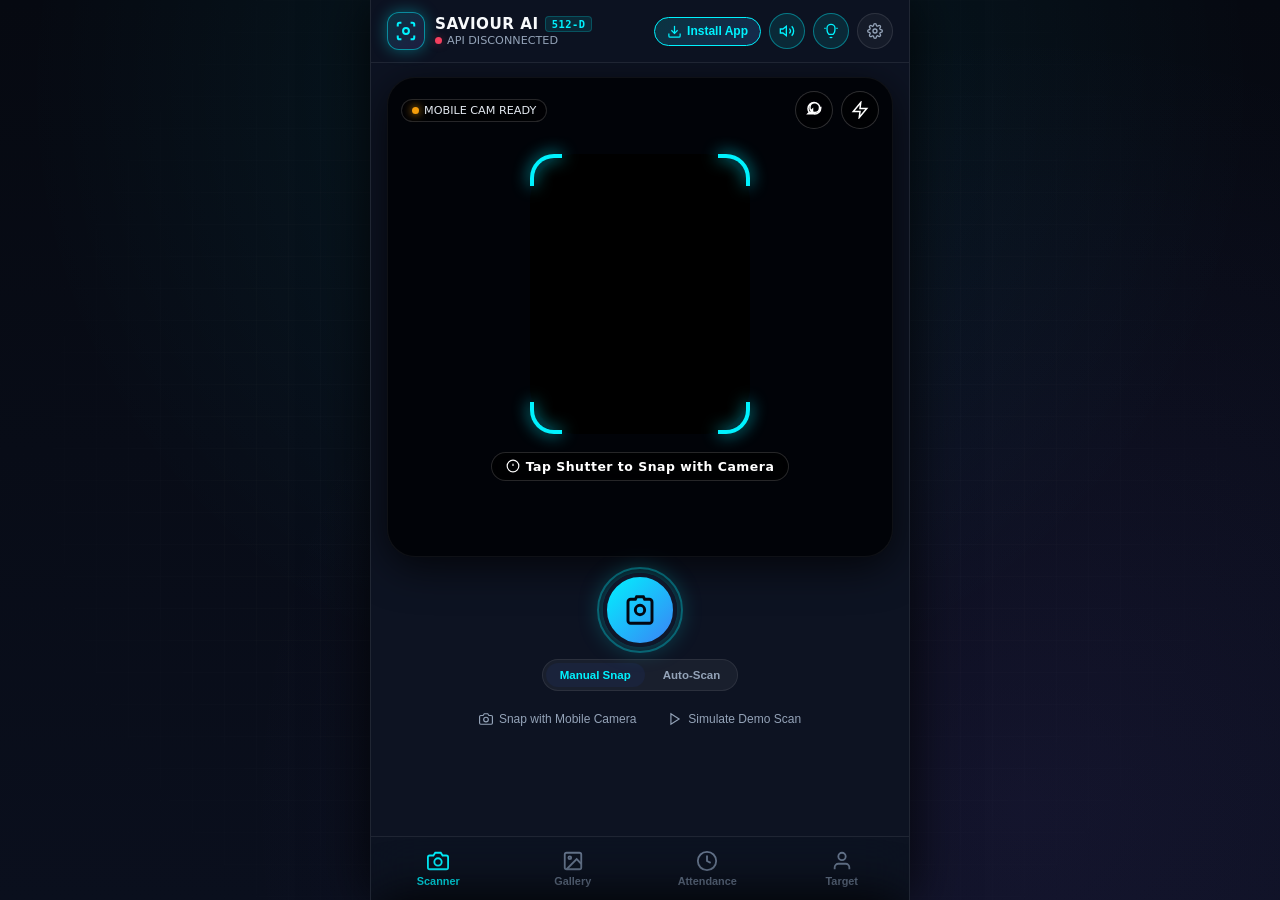
==== commit cf79c777: "Restore Saviour AI v2.1 (frontend/index.html)" ====
--- a/frontend/index.html
+++ b/frontend/index.html
@@ -1,9 +1,10 @@
+<!-- Saviour AI Mobile App v2.1 Deployment: 2026-11-22 14:40:46 UTC -->
 <!DOCTYPE html>
 <html lang="en">
 <head>
   <meta charset="UTF-8">
   <meta name="viewport" content="width=device-width, initial-scale=1.0, maximum-scale=1.0, user-scalable=no, viewport-fit=cover">
-  <title>Saviour AI · Biometric Facial Recognition</title>
+  <title>Saviour AI Â· Biometric Facial Recognition</title>
 
   <!-- PWA & Mobile App Meta Tags -->
   <link rel="manifest" href="manifest.webmanifest">
@@ -387,7 +388,7 @@
         <div class="result-avatar-halo" id="result-avatar-halo">S</div>
         <div class="result-subject-info">
           <h3 id="result-subject-name">Saviour Semakor</h3>
-          <p id="result-subject-meta">AUTHORIZED SUBJECT · ENROLLED CLASS</p>
+          <p id="result-subject-meta">AUTHORIZED SUBJECT Â· ENROLLED CLASS</p>
         </div>
       </div>
 
--- a/frontend/style.css
+++ b/frontend/style.css
@@ -0,0 +1,1372 @@
+/* Saviour Biometrics Mobile App - Ultra-Premium Cyber / Modern Mobile App Theme */
+:root {
+  --bg-primary: #070a12;
+  --bg-secondary: #0d1322;
+  --bg-surface: rgba(18, 25, 43, 0.75);
+  --bg-surface-elevated: rgba(26, 36, 62, 0.85);
+  --border-subtle: rgba(56, 189, 248, 0.15);
+  --border-active: rgba(0, 242, 254, 0.5);
+
+  --accent-cyan: #00f2fe;
+  --accent-cyan-glow: rgba(0, 242, 254, 0.35);
+  --accent-blue: #3b82f6;
+  --accent-purple: #8b5cf6;
+  
+  --status-success: #10b981;
+  --status-success-glow: rgba(16, 185, 129, 0.35);
+  --status-danger: #f43f5e;
+  --status-danger-glow: rgba(244, 63, 94, 0.35);
+  --status-warning: #f59e0b;
+
+  --text-main: #f8fafc;
+  --text-muted: #94a3b8;
+  --text-dim: #64748b;
+
+  --font-sans: -apple-system, BlinkMacSystemFont, 'SF Pro Display', 'Inter', system-ui, sans-serif;
+  --font-mono: 'SF Mono', 'JetBrains Mono', 'Fira Code', Menlo, monospace;
+
+  --radius-xs: 6px;
+  --radius-sm: 10px;
+  --radius-md: 16px;
+  --radius-lg: 24px;
+  --radius-full: 9999px;
+
+  --safe-top: env(safe-area-inset-top, 0px);
+  --safe-bottom: env(safe-area-inset-bottom, 0px);
+}
+
+* {
+  margin: 0;
+  padding: 0;
+  box-sizing: border-box;
+  -webkit-tap-highlight-color: transparent;
+  user-select: none;
+}
+
+html, body {
+  width: 100%;
+  height: 100%;
+  background-color: var(--bg-primary);
+  color: var(--text-main);
+  font-family: var(--font-sans);
+  overflow: hidden;
+  position: fixed;
+}
+
+/* Ambient Cyber Grid & Aurora */
+.ambient-bg {
+  position: fixed;
+  inset: 0;
+  z-index: 0;
+  background: 
+    radial-gradient(circle at 50% 10%, rgba(0, 242, 254, 0.08) 0%, transparent 60%),
+    radial-gradient(circle at 80% 90%, rgba(139, 92, 246, 0.08) 0%, transparent 60%),
+    linear-gradient(180deg, #060911 0%, #0a0f1d 100%);
+  pointer-events: none;
+}
+
+.ambient-grid {
+  position: absolute;
+  inset: 0;
+  background-size: 32px 32px;
+  background-image: 
+    linear-gradient(to right, rgba(255, 255, 255, 0.02) 1px, transparent 1px),
+    linear-gradient(to bottom, rgba(255, 255, 255, 0.02) 1px, transparent 1px);
+  opacity: 0.8;
+  mask-image: radial-gradient(circle at 50% 50%, black 40%, transparent 90%);
+}
+
+/* ========================================================
+   MAIN APPLICATION SHELL (CLEAN MOBILE APP INTERFACE)
+   ======================================================== */
+.app-main-layout {
+  position: relative;
+  z-index: 10;
+  width: 100%;
+  max-width: 540px;
+  height: 100%;
+  margin: 0 auto;
+  display: flex;
+  flex-direction: column;
+  background: var(--bg-secondary);
+  overflow: hidden;
+  box-shadow: 0 0 50px rgba(0, 0, 0, 0.8);
+}
+
+@media (min-width: 541px) {
+  .app-main-layout {
+    border-left: 1px solid rgba(255, 255, 255, 0.08);
+    border-right: 1px solid rgba(255, 255, 255, 0.08);
+  }
+}
+
+/* Top Mobile Header */
+.app-header {
+  position: relative;
+  z-index: 30;
+  display: flex;
+  align-items: center;
+  justify-content: space-between;
+  padding: calc(var(--safe-top) + 12px) 16px 12px 16px;
+  background: rgba(13, 19, 34, 0.9);
+  backdrop-filter: blur(20px);
+  -webkit-backdrop-filter: blur(20px);
+  border-bottom: 1px solid rgba(255, 255, 255, 0.08);
+}
+
+.brand-section {
+  display: flex;
+  align-items: center;
+  gap: 10px;
+}
+
+.brand-icon-badge {
+  width: 38px;
+  height: 38px;
+  border-radius: 12px;
+  background: linear-gradient(135deg, rgba(0, 242, 254, 0.15), rgba(139, 92, 246, 0.15));
+  border: 1px solid var(--border-active);
+  display: flex;
+  align-items: center;
+  justify-content: center;
+  color: var(--accent-cyan);
+  box-shadow: 0 0 15px var(--accent-cyan-glow);
+}
+
+.brand-text h1 {
+  font-size: 0.95rem;
+  font-weight: 700;
+  letter-spacing: 0.5px;
+  color: var(--text-main);
+  display: flex;
+  align-items: center;
+  gap: 6px;
+}
+
+.model-tag {
+  font-size: 0.65rem;
+  font-family: var(--font-mono);
+  color: var(--accent-cyan);
+  background: rgba(0, 242, 254, 0.1);
+  padding: 1px 6px;
+  border-radius: 4px;
+  border: 1px solid rgba(0, 242, 254, 0.2);
+}
+
+.system-status-indicator {
+  display: flex;
+  align-items: center;
+  gap: 5px;
+  font-size: 0.7rem;
+  color: var(--text-muted);
+  margin-top: 1px;
+}
+
+.status-dot {
+  width: 7px;
+  height: 7px;
+  border-radius: 50%;
+  background: var(--status-warning);
+  box-shadow: 0 0 8px var(--status-warning);
+  transition: all 0.3s ease;
+}
+
+.status-dot.active {
+  background: var(--status-success);
+  box-shadow: 0 0 8px var(--status-success-glow);
+  animation: pulse-dot 2s infinite;
+}
+
+.status-dot.error {
+  background: var(--status-danger);
+  box-shadow: 0 0 8px var(--status-danger-glow);
+}
+
+@keyframes pulse-dot {
+  0%, 100% { transform: scale(1); opacity: 1; }
+  50% { transform: scale(1.3); opacity: 0.7; }
+}
+
+.header-actions {
+  display: flex;
+  align-items: center;
+  gap: 8px;
+}
+
+.btn-install-header {
+  background: linear-gradient(135deg, rgba(0, 242, 254, 0.15), rgba(59, 130, 246, 0.2));
+  border: 1px solid var(--accent-cyan);
+  color: var(--accent-cyan);
+  padding: 6px 12px;
+  border-radius: var(--radius-full);
+  font-size: 0.75rem;
+  font-weight: 700;
+  display: flex;
+  align-items: center;
+  gap: 5px;
+  cursor: pointer;
+}
+
+.btn-install-header:active {
+  background: var(--accent-cyan);
+  color: #030712;
+}
+
+.btn-icon-round {
+  width: 36px;
+  height: 36px;
+  border-radius: 50%;
+  border: 1px solid rgba(255, 255, 255, 0.1);
+  background: rgba(255, 255, 255, 0.04);
+  color: var(--text-muted);
+  display: flex;
+  align-items: center;
+  justify-content: center;
+  cursor: pointer;
+  transition: all 0.2s ease;
+}
+
+.btn-icon-round:hover, .btn-icon-round:active {
+  background: rgba(0, 242, 254, 0.15);
+  color: var(--accent-cyan);
+  border-color: var(--accent-cyan);
+}
+
+.btn-icon-round.active {
+  color: var(--accent-cyan);
+  border-color: rgba(0, 242, 254, 0.4);
+  background: rgba(0, 242, 254, 0.1);
+}
+
+/* PWA Install Banner */
+.pwa-install-banner {
+  display: none;
+  background: linear-gradient(90deg, #1e1b4b, #0f172a);
+  border-bottom: 1px solid rgba(139, 92, 246, 0.4);
+  padding: 8px 14px;
+  align-items: center;
+  justify-content: space-between;
+  z-index: 29;
+}
+
+.pwa-install-banner.visible {
+  display: flex;
+}
+
+.pwa-banner-left {
+  display: flex;
+  align-items: center;
+  gap: 8px;
+  font-size: 0.78rem;
+  color: #e2e8f0;
+}
+
+.pwa-banner-btn {
+  background: linear-gradient(135deg, var(--accent-cyan), #3b82f6);
+  color: #030712;
+  border: none;
+  padding: 5px 12px;
+  border-radius: var(--radius-full);
+  font-size: 0.75rem;
+  font-weight: 700;
+  cursor: pointer;
+}
+
+/* Main Content Views */
+.app-content {
+  flex: 1;
+  position: relative;
+  overflow-y: auto;
+  overflow-x: hidden;
+  -webkit-overflow-scrolling: touch;
+}
+
+.app-view {
+  display: none;
+  width: 100%;
+  min-height: 100%;
+  padding-bottom: 85px;
+  opacity: 0;
+  transform: translateY(8px);
+  transition: opacity 0.2s ease, transform 0.2s ease;
+}
+
+.app-view.active {
+  display: block;
+  opacity: 1;
+  transform: translateY(0);
+}
+
+/* ========================================================
+   TAB 1: LIVE BIOMETRIC SCANNER (CAMERA)
+   ======================================================== */
+.scanner-view-container {
+  display: flex;
+  flex-direction: column;
+  padding: 14px 16px 20px 16px;
+}
+
+.camera-card {
+  position: relative;
+  width: 100%;
+  aspect-ratio: 3 / 4;
+  max-height: 480px;
+  border-radius: 28px;
+  overflow: hidden;
+  background: #000;
+  box-shadow: 0 10px 40px rgba(0, 0, 0, 0.7), inset 0 0 0 1px rgba(255, 255, 255, 0.1);
+  display: flex;
+  align-items: center;
+  justify-content: center;
+}
+
+.camera-flash {
+  position: absolute;
+  inset: 0;
+  background: #fff;
+  opacity: 0;
+  pointer-events: none;
+  z-index: 25;
+}
+
+.camera-flash.flash-active {
+  animation: flash-anim 0.25s ease-out;
+}
+
+@keyframes flash-anim {
+  0% { opacity: 0.9; }
+  100% { opacity: 0; }
+}
+
+#camera-video {
+  width: 100%;
+  height: 100%;
+  object-fit: cover;
+  transform: scaleX(-1);
+}
+
+#camera-video.rear-camera {
+  transform: none;
+}
+
+#camera-canvas {
+  position: absolute;
+  inset: 0;
+  width: 100%;
+  height: 100%;
+  pointer-events: none;
+  z-index: 5;
+}
+
+/* Reticle */
+.face-reticle-overlay {
+  position: absolute;
+  inset: 0;
+  display: flex;
+  flex-direction: column;
+  align-items: center;
+  justify-content: center;
+  pointer-events: none;
+  z-index: 10;
+}
+
+.reticle-frame {
+  position: relative;
+  width: 220px;
+  height: 280px;
+  border-radius: 48px;
+  box-shadow: 0 0 0 9999px rgba(3, 7, 18, 0.45);
+  transition: all 0.3s;
+}
+
+.reticle-corner {
+  position: absolute;
+  width: 32px;
+  height: 32px;
+  border-color: var(--accent-cyan);
+  border-style: solid;
+  filter: drop-shadow(0 0 8px var(--accent-cyan));
+  transition: border-color 0.3s;
+}
+
+.reticle-corner.tl { top: 0; left: 0; border-width: 4px 0 0 4px; border-top-left-radius: 24px; }
+.reticle-corner.tr { top: 0; right: 0; border-width: 4px 4px 0 0; border-top-right-radius: 24px; }
+.reticle-corner.bl { bottom: 0; left: 0; border-width: 0 0 4px 4px; border-bottom-left-radius: 24px; }
+.reticle-corner.br { bottom: 0; right: 0; border-width: 0 4px 4px 0; border-bottom-right-radius: 24px; }
+
+.reticle-frame.pass .reticle-corner {
+  border-color: var(--status-success);
+  filter: drop-shadow(0 0 10px var(--status-success));
+}
+
+.reticle-frame.fail .reticle-corner {
+  border-color: var(--status-danger);
+  filter: drop-shadow(0 0 10px var(--status-danger));
+}
+
+/* Sweeping Biometric Laser Line */
+.biometric-laser {
+  position: absolute;
+  left: 10px;
+  right: 10px;
+  height: 3px;
+  background: linear-gradient(90deg, transparent, #00f2fe, #10b981, #00f2fe, transparent);
+  box-shadow: 0 0 15px #00f2fe, 0 0 25px #10b981;
+  border-radius: 50%;
+  display: none;
+  animation: laser-sweep 1.8s ease-in-out infinite alternate;
+}
+
+.biometric-laser.active {
+  display: block;
+}
+
+@keyframes laser-sweep {
+  0% { top: 15%; opacity: 0.3; }
+  50% { opacity: 1; }
+  100% { top: 85%; opacity: 0.3; }
+}
+
+.reticle-prompt {
+  margin-top: 18px;
+  font-size: 0.78rem;
+  font-weight: 600;
+  letter-spacing: 0.5px;
+  color: #fff;
+  background: rgba(0, 0, 0, 0.65);
+  backdrop-filter: blur(8px);
+  padding: 6px 14px;
+  border-radius: var(--radius-full);
+  border: 1px solid rgba(255, 255, 255, 0.15);
+  display: flex;
+  align-items: center;
+  gap: 6px;
+  transition: all 0.3s;
+}
+
+.camera-top-toolbar {
+  position: absolute;
+  top: 14px;
+  left: 14px;
+  right: 14px;
+  display: flex;
+  align-items: center;
+  justify-content: space-between;
+  z-index: 15;
+}
+
+.camera-tool-pill {
+  background: rgba(0, 0, 0, 0.55);
+  backdrop-filter: blur(12px);
+  border: 1px solid rgba(255, 255, 255, 0.15);
+  border-radius: var(--radius-full);
+  padding: 4px 10px;
+  font-size: 0.7rem;
+  color: #e2e8f0;
+  display: flex;
+  align-items: center;
+  gap: 5px;
+}
+
+.camera-controls-right {
+  display: flex;
+  gap: 8px;
+}
+
+.btn-cam-tool {
+  width: 38px;
+  height: 38px;
+  border-radius: 50%;
+  background: rgba(0, 0, 0, 0.55);
+  backdrop-filter: blur(12px);
+  border: 1px solid rgba(255, 255, 255, 0.18);
+  color: #fff;
+  display: flex;
+  align-items: center;
+  justify-content: center;
+  cursor: pointer;
+}
+
+/* Shutter Trigger Button (Snap) */
+.scanner-controls-area {
+  display: flex;
+  flex-direction: column;
+  align-items: center;
+  margin-top: 16px;
+  gap: 12px;
+}
+
+.shutter-button-wrap {
+  position: relative;
+  display: flex;
+  align-items: center;
+  justify-content: center;
+}
+
+.shutter-glow-ring {
+  position: absolute;
+  width: 86px;
+  height: 86px;
+  border-radius: 50%;
+  border: 2px solid var(--accent-cyan);
+  opacity: 0.3;
+  animation: pulse-ring 2.5s infinite;
+}
+
+.shutter-glow-ring.auto-pulse {
+  border-color: #10b981;
+  animation: pulse-ring 1.2s infinite;
+}
+
+@keyframes pulse-ring {
+  0% { transform: scale(0.9); opacity: 0.8; }
+  70% { transform: scale(1.3); opacity: 0; }
+  100% { transform: scale(1.3); opacity: 0; }
+}
+
+.btn-shutter-trigger {
+  width: 74px;
+  height: 74px;
+  border-radius: 50%;
+  background: linear-gradient(135deg, #00f2fe, #3b82f6);
+  border: 4px solid #0f172a;
+  color: #030712;
+  display: flex;
+  align-items: center;
+  justify-content: center;
+  cursor: pointer;
+  box-shadow: 0 0 25px var(--accent-cyan-glow);
+  transition: all 0.2s cubic-bezier(0.34, 1.56, 0.64, 1);
+  z-index: 2;
+}
+
+.btn-shutter-trigger:active {
+  transform: scale(0.88);
+}
+
+.btn-shutter-trigger svg {
+  width: 32px;
+  height: 32px;
+}
+
+.scan-mode-toggle-pill {
+  display: flex;
+  align-items: center;
+  background: rgba(255, 255, 255, 0.05);
+  border: 1px solid rgba(255, 255, 255, 0.08);
+  border-radius: var(--radius-full);
+  padding: 3px;
+  gap: 4px;
+}
+
+.mode-pill-btn {
+  padding: 6px 14px;
+  border-radius: var(--radius-full);
+  font-size: 0.72rem;
+  font-weight: 600;
+  color: var(--text-muted);
+  border: none;
+  background: transparent;
+  cursor: pointer;
+}
+
+.mode-pill-btn.active {
+  background: var(--bg-surface-elevated);
+  color: var(--accent-cyan);
+}
+
+.sub-actions-row {
+  display: flex;
+  gap: 12px;
+  margin-top: 4px;
+}
+
+.btn-text-action {
+  background: transparent;
+  border: none;
+  color: var(--text-muted);
+  font-size: 0.75rem;
+  display: flex;
+  align-items: center;
+  gap: 6px;
+  cursor: pointer;
+  padding: 5px 10px;
+  border-radius: var(--radius-xs);
+}
+
+.btn-text-action:hover, .btn-text-action:active {
+  color: var(--accent-cyan);
+}
+
+/* ========================================================
+   TAB 2: PHOTO GALLERY / UPLOAD IMAGE
+   ======================================================== */
+.upload-view-container {
+  padding: 16px;
+  display: flex;
+  flex-direction: column;
+  gap: 16px;
+}
+
+.upload-dropzone {
+  position: relative;
+  width: 100%;
+  aspect-ratio: 4 / 3;
+  max-height: 380px;
+  border-radius: var(--radius-lg);
+  border: 2px dashed rgba(56, 189, 248, 0.3);
+  background: rgba(18, 25, 43, 0.5);
+  backdrop-filter: blur(12px);
+  display: flex;
+  flex-direction: column;
+  align-items: center;
+  justify-content: center;
+  cursor: pointer;
+  overflow: hidden;
+  padding: 16px;
+  text-align: center;
+}
+
+.upload-dropzone.dragover {
+  border-color: var(--accent-cyan);
+  background: rgba(0, 242, 254, 0.08);
+}
+
+.dropzone-idle-content {
+  display: flex;
+  flex-direction: column;
+  align-items: center;
+  gap: 10px;
+}
+
+.dropzone-icon-ring {
+  width: 64px;
+  height: 64px;
+  border-radius: 50%;
+  background: rgba(0, 242, 254, 0.08);
+  border: 1px solid rgba(0, 242, 254, 0.2);
+  display: flex;
+  align-items: center;
+  justify-content: center;
+  color: var(--accent-cyan);
+}
+
+.dropzone-idle-content h3 {
+  font-size: 1rem;
+  font-weight: 600;
+  color: var(--text-main);
+}
+
+.dropzone-idle-content p {
+  font-size: 0.75rem;
+  color: var(--text-muted);
+  max-width: 260px;
+}
+
+.preview-container {
+  display: none;
+  position: absolute;
+  inset: 0;
+  width: 100%;
+  height: 100%;
+}
+
+.preview-container.active {
+  display: block;
+}
+
+#image-preview {
+  width: 100%;
+  height: 100%;
+  object-fit: contain;
+  background: #000;
+}
+
+#upload-overlay-canvas {
+  position: absolute;
+  inset: 0;
+  width: 100%;
+  height: 100%;
+  pointer-events: none;
+}
+
+.upload-scan-overlay {
+  display: none;
+  position: absolute;
+  inset: 0;
+  background: rgba(0, 0, 0, 0.5);
+  z-index: 10;
+  align-items: center;
+  justify-content: center;
+  flex-direction: column;
+}
+
+.upload-scan-overlay.active {
+  display: flex;
+}
+
+.upload-laser-bar {
+  position: absolute;
+  left: 0;
+  right: 0;
+  height: 3px;
+  background: linear-gradient(90deg, transparent, #00f2fe, #10b981, #00f2fe, transparent);
+  box-shadow: 0 0 20px #00f2fe;
+  animation: laser-sweep 1.6s infinite alternate;
+}
+
+.upload-scan-text {
+  font-size: 0.75rem;
+  font-weight: 700;
+  letter-spacing: 0.5px;
+  color: var(--accent-cyan);
+  font-family: var(--font-mono);
+  background: rgba(0, 0, 0, 0.75);
+  padding: 6px 14px;
+  border-radius: var(--radius-full);
+  border: 1px solid var(--accent-cyan);
+}
+
+.upload-action-row {
+  display: flex;
+  gap: 10px;
+}
+
+.btn-primary-action {
+  flex: 1;
+  height: 50px;
+  border-radius: var(--radius-md);
+  background: linear-gradient(135deg, var(--accent-cyan), #3b82f6);
+  border: none;
+  color: #030712;
+  font-size: 0.9rem;
+  font-weight: 700;
+  display: flex;
+  align-items: center;
+  justify-content: center;
+  gap: 8px;
+  cursor: pointer;
+  box-shadow: 0 4px 20px var(--accent-cyan-glow);
+}
+
+.btn-primary-action:disabled {
+  opacity: 0.4;
+  cursor: not-allowed;
+  box-shadow: none;
+}
+
+.btn-secondary-action {
+  width: 50px;
+  height: 50px;
+  border-radius: var(--radius-md);
+  background: rgba(255, 255, 255, 0.06);
+  border: 1px solid rgba(255, 255, 255, 0.1);
+  color: var(--text-muted);
+  display: flex;
+  align-items: center;
+  justify-content: center;
+  cursor: pointer;
+}
+
+/* ========================================================
+   TAB 3: ATTENDANCE & AUTO-LOG
+   ======================================================== */
+.history-view-container {
+  padding: 16px;
+  display: flex;
+  flex-direction: column;
+  gap: 14px;
+}
+
+.history-stats-pill-row {
+  display: grid;
+  grid-template-columns: repeat(3, 1fr);
+  gap: 8px;
+}
+
+.stat-metric-pill {
+  background: var(--bg-surface);
+  border: 1px solid rgba(255, 255, 255, 0.06);
+  border-radius: var(--radius-md);
+  padding: 12px;
+  text-align: center;
+}
+
+.stat-metric-pill .num {
+  font-size: 1.25rem;
+  font-weight: 700;
+  font-family: var(--font-mono);
+  color: var(--text-main);
+}
+
+.stat-metric-pill .lbl {
+  font-size: 0.65rem;
+  color: var(--text-muted);
+  text-transform: uppercase;
+  margin-top: 2px;
+}
+
+.history-toolbar {
+  display: flex;
+  align-items: center;
+  justify-content: space-between;
+  gap: 8px;
+}
+
+.filter-pills {
+  display: flex;
+  background: rgba(255, 255, 255, 0.04);
+  border-radius: var(--radius-full);
+  padding: 2px;
+}
+
+.filter-btn {
+  padding: 6px 14px;
+  border-radius: var(--radius-full);
+  font-size: 0.72rem;
+  color: var(--text-muted);
+  border: none;
+  background: transparent;
+  cursor: pointer;
+}
+
+.filter-btn.active {
+  background: var(--accent-cyan);
+  color: #030712;
+  font-weight: 700;
+}
+
+.export-btns {
+  display: flex;
+  gap: 6px;
+}
+
+.btn-mini {
+  padding: 6px 12px;
+  border-radius: var(--radius-sm);
+  background: rgba(255, 255, 255, 0.06);
+  border: 1px solid rgba(255, 255, 255, 0.1);
+  color: var(--text-muted);
+  font-size: 0.7rem;
+  cursor: pointer;
+  display: flex;
+  align-items: center;
+  gap: 4px;
+}
+
+.history-items-list {
+  display: flex;
+  flex-direction: column;
+  gap: 8px;
+}
+
+.history-item-card {
+  background: var(--bg-surface);
+  border: 1px solid rgba(255, 255, 255, 0.06);
+  border-radius: var(--radius-md);
+  padding: 12px 14px;
+  display: flex;
+  align-items: center;
+  justify-content: space-between;
+  cursor: pointer;
+}
+
+.history-item-card:hover {
+  border-color: rgba(0, 242, 254, 0.3);
+}
+
+.history-card-left {
+  display: flex;
+  align-items: center;
+  gap: 12px;
+}
+
+.history-avatar {
+  width: 40px;
+  height: 40px;
+  border-radius: 50%;
+  background: rgba(0, 242, 254, 0.1);
+  border: 1px solid var(--accent-cyan);
+  color: var(--accent-cyan);
+  display: flex;
+  align-items: center;
+  justify-content: center;
+  font-weight: 700;
+  font-size: 1rem;
+}
+
+.history-avatar.unmatched {
+  background: rgba(244, 63, 94, 0.1);
+  border-color: var(--status-danger);
+  color: var(--status-danger);
+}
+
+.history-meta h4 {
+  font-size: 0.9rem;
+  font-weight: 600;
+  color: var(--text-main);
+}
+
+.history-meta span {
+  font-size: 0.7rem;
+  color: var(--text-muted);
+}
+
+.history-card-right {
+  display: flex;
+  flex-direction: column;
+  align-items: flex-end;
+  gap: 4px;
+}
+
+.badge-tag {
+  display: inline-block;
+  padding: 3px 8px;
+  border-radius: var(--radius-full);
+  font-size: 0.65rem;
+  font-weight: 700;
+  font-family: var(--font-mono);
+}
+
+.badge-tag.pass {
+  background: rgba(16, 185, 129, 0.15);
+  color: var(--status-success);
+  border: 1px solid rgba(16, 185, 129, 0.3);
+}
+
+.badge-tag.fail {
+  background: rgba(244, 63, 94, 0.15);
+  color: var(--status-danger);
+  border: 1px solid rgba(244, 63, 94, 0.3);
+}
+
+.history-conf {
+  font-size: 0.72rem;
+  font-family: var(--font-mono);
+  color: var(--text-muted);
+}
+
+.history-empty-state {
+  text-align: center;
+  padding: 50px 20px;
+  color: var(--text-dim);
+}
+
+.nav-count-badge {
+  position: absolute;
+  top: 6px;
+  right: calc(50% - 18px);
+  background: var(--status-danger);
+  color: #fff;
+  font-size: 0.6rem;
+  font-weight: 800;
+  width: 16px;
+  height: 16px;
+  border-radius: 50%;
+  display: flex;
+  align-items: center;
+  justify-content: center;
+  border: 2px solid var(--bg-secondary);
+}
+
+/* ========================================================
+   FEATURE 4: RAW JSON RESPONSE INSPECTOR
+   ======================================================== */
+.btn-json-pill {
+  background: rgba(0, 242, 254, 0.12);
+  border: 1px solid var(--accent-cyan);
+  color: var(--accent-cyan);
+  border-radius: var(--radius-full);
+  padding: 4px 10px;
+  font-size: 0.7rem;
+  font-family: var(--font-mono);
+  font-weight: 700;
+  cursor: pointer;
+  display: flex;
+  align-items: center;
+  gap: 4px;
+}
+
+.btn-json-pill:hover, .btn-json-pill:active {
+  background: var(--accent-cyan);
+  color: #030712;
+}
+
+.json-code-box {
+  background: #030712;
+  border: 1px solid rgba(56, 189, 248, 0.2);
+  border-radius: var(--radius-md);
+  padding: 14px;
+  font-family: var(--font-mono);
+  font-size: 0.75rem;
+  color: #38bdf8;
+  max-height: 280px;
+  overflow-y: auto;
+  white-space: pre-wrap;
+  word-break: break-all;
+  line-height: 1.4;
+}
+
+/* ========================================================
+   FEATURE 5: PASS / FAIL VERIFICATION BOTTOM SHEET
+   ======================================================== */
+.result-bottom-sheet {
+  position: absolute;
+  bottom: 0;
+  left: 0;
+  right: 0;
+  background: rgba(13, 19, 34, 0.98);
+  backdrop-filter: blur(25px);
+  -webkit-backdrop-filter: blur(25px);
+  border-top-left-radius: 32px;
+  border-top-right-radius: 32px;
+  border-top: 1px solid rgba(255, 255, 255, 0.15);
+  padding: 16px 20px calc(var(--safe-bottom) + 24px) 20px;
+  box-shadow: 0 -15px 50px rgba(0, 0, 0, 0.95);
+  z-index: 50;
+  transform: translateY(105%);
+  transition: transform 0.35s cubic-bezier(0.16, 1, 0.3, 1);
+}
+
+.result-bottom-sheet.visible {
+  transform: translateY(0);
+}
+
+.sheet-drag-handle {
+  width: 40px;
+  height: 4px;
+  border-radius: 2px;
+  background: rgba(255, 255, 255, 0.2);
+  margin: 0 auto 16px auto;
+  cursor: pointer;
+}
+
+.result-header-row {
+  display: flex;
+  align-items: center;
+  justify-content: space-between;
+}
+
+.result-badge {
+  display: inline-flex;
+  align-items: center;
+  gap: 6px;
+  padding: 6px 14px;
+  border-radius: var(--radius-full);
+  font-size: 0.78rem;
+  font-weight: 800;
+  letter-spacing: 0.5px;
+}
+
+.result-badge.pass {
+  background: rgba(16, 185, 129, 0.2);
+  color: var(--status-success);
+  border: 1px solid var(--status-success);
+  box-shadow: 0 0 15px var(--status-success-glow);
+}
+
+.result-badge.fail {
+  background: rgba(244, 63, 94, 0.2);
+  color: var(--status-danger);
+  border: 1px solid var(--status-danger);
+  box-shadow: 0 0 15px var(--status-danger-glow);
+}
+
+.btn-close-sheet {
+  background: rgba(255, 255, 255, 0.08);
+  border: none;
+  color: var(--text-muted);
+  width: 32px;
+  height: 32px;
+  border-radius: 50%;
+  cursor: pointer;
+  display: flex;
+  align-items: center;
+  justify-content: center;
+  font-size: 1.2rem;
+}
+
+.result-subject-section {
+  display: flex;
+  align-items: center;
+  gap: 14px;
+  margin: 16px 0;
+}
+
+.result-avatar-halo {
+  width: 54px;
+  height: 54px;
+  border-radius: 50%;
+  background: rgba(0, 242, 254, 0.15);
+  border: 2px solid var(--accent-cyan);
+  display: flex;
+  align-items: center;
+  justify-content: center;
+  font-size: 1.3rem;
+  font-weight: 800;
+  color: var(--accent-cyan);
+}
+
+.result-avatar-halo.fail {
+  border-color: var(--status-danger);
+  color: var(--status-danger);
+  background: rgba(244, 63, 94, 0.15);
+}
+
+.result-subject-info h3 {
+  font-size: 1.15rem;
+  font-weight: 700;
+  color: var(--text-main);
+}
+
+.result-subject-info p {
+  font-size: 0.72rem;
+  color: var(--text-muted);
+}
+
+.confidence-bar-container {
+  background: rgba(255, 255, 255, 0.06);
+  border-radius: var(--radius-full);
+  height: 8px;
+  overflow: hidden;
+  margin-bottom: 14px;
+}
+
+.confidence-bar-fill {
+  height: 100%;
+  width: 0%;
+  background: linear-gradient(90deg, #00f2fe, #10b981);
+  border-radius: var(--radius-full);
+  transition: width 0.6s cubic-bezier(0.16, 1, 0.3, 1);
+}
+
+.confidence-bar-fill.fail {
+  background: var(--status-danger);
+}
+
+.result-telemetry-row {
+  display: grid;
+  grid-template-columns: repeat(3, 1fr);
+  gap: 8px;
+  margin-top: 10px;
+}
+
+.result-telemetry-item {
+  background: rgba(255, 255, 255, 0.04);
+  border-radius: var(--radius-sm);
+  padding: 8px;
+  text-align: center;
+}
+
+.result-telemetry-item .t-val {
+  font-size: 0.85rem;
+  font-weight: 700;
+  font-family: var(--font-mono);
+  color: var(--text-main);
+}
+
+.result-telemetry-item .t-lbl {
+  font-size: 0.62rem;
+  color: var(--text-muted);
+  text-transform: uppercase;
+}
+
+/* ========================================================
+   FIXED BOTTOM NAVIGATION BAR
+   ======================================================== */
+.app-bottom-nav {
+  position: absolute;
+  bottom: 0;
+  left: 0;
+  right: 0;
+  height: calc(64px + var(--safe-bottom));
+  padding-bottom: var(--safe-bottom);
+  background: rgba(13, 19, 34, 0.95);
+  backdrop-filter: blur(24px);
+  -webkit-backdrop-filter: blur(24px);
+  border-top: 1px solid rgba(255, 255, 255, 0.08);
+  display: flex;
+  align-items: center;
+  justify-content: space-around;
+  z-index: 40;
+}
+
+.nav-tab-item {
+  flex: 1;
+  display: flex;
+  flex-direction: column;
+  align-items: center;
+  justify-content: center;
+  gap: 3px;
+  height: 100%;
+  background: transparent;
+  border: none;
+  color: var(--text-dim);
+  cursor: pointer;
+}
+
+.nav-tab-item svg {
+  width: 22px;
+  height: 22px;
+}
+
+.nav-tab-item span {
+  font-size: 0.68rem;
+  font-weight: 600;
+}
+
+.nav-tab-item.active {
+  color: var(--accent-cyan);
+}
+
+/* ========================================================
+   TAB 4: TELEMETRY & TARGET PROFILE
+   ======================================================== */
+.telemetry-view-container {
+  padding: 16px;
+  display: flex;
+  flex-direction: column;
+  gap: 16px;
+}
+
+.target-hero-card {
+  background: linear-gradient(135deg, rgba(30, 41, 59, 0.7), rgba(15, 23, 42, 0.9));
+  border: 1px solid rgba(0, 242, 254, 0.25);
+  border-radius: var(--radius-lg);
+  padding: 20px;
+}
+
+.target-profile-row {
+  display: flex;
+  align-items: center;
+  gap: 16px;
+}
+
+.target-big-avatar {
+  width: 64px;
+  height: 64px;
+  border-radius: 50%;
+  background: linear-gradient(135deg, #00f2fe, #6366f1);
+  display: flex;
+  align-items: center;
+  justify-content: center;
+  font-size: 1.6rem;
+  font-weight: 800;
+  color: #030712;
+}
+
+.target-details h2 { font-size: 1.15rem; font-weight: 700; color: var(--text-main); }
+.target-details p { font-size: 0.72rem; color: var(--accent-cyan); font-family: var(--font-mono); margin-top: 2px; }
+
+.target-status-pill {
+  display: inline-flex;
+  align-items: center;
+  gap: 5px;
+  margin-top: 8px;
+  padding: 3px 8px;
+  border-radius: var(--radius-full);
+  background: rgba(16, 185, 129, 0.15);
+  color: var(--status-success);
+  font-size: 0.68rem;
+  font-weight: 600;
+}
+
+.telemetry-grid {
+  display: grid;
+  grid-template-columns: 1fr 1fr;
+  gap: 10px;
+}
+
+.telemetry-item-box {
+  background: var(--bg-surface);
+  border: 1px solid rgba(255, 255, 255, 0.06);
+  border-radius: var(--radius-md);
+  padding: 12px;
+}
+
+.telemetry-item-box .label { font-size: 0.68rem; color: var(--text-muted); text-transform: uppercase; }
+.telemetry-item-box .value { font-size: 0.95rem; font-weight: 700; color: var(--text-main); font-family: var(--font-mono); margin-top: 4px; }
+.telemetry-item-box .sub { font-size: 0.65rem; color: var(--text-dim); }
+
+/* Modals */
+.modal-backdrop {
+  display: none;
+  position: fixed;
+  inset: 0;
+  background: rgba(0, 0, 0, 0.8);
+  backdrop-filter: blur(8px);
+  z-index: 100;
+  align-items: center;
+  justify-content: center;
+  padding: 20px;
+}
+
+.modal-backdrop.active {
+  display: flex;
+}
+
+.modal-sheet {
+  width: 100%;
+  max-width: 380px;
+  background: var(--bg-secondary);
+  border: 1px solid rgba(255, 255, 255, 0.12);
+  border-radius: var(--radius-lg);
+  padding: 22px;
+  box-shadow: 0 20px 60px rgba(0, 0, 0, 0.9);
+}
+
+.modal-sheet h3 { font-size: 1.1rem; color: var(--text-main); margin-bottom: 8px; }
+.modal-sheet p { font-size: 0.75rem; color: var(--text-muted); line-height: 1.4; margin-bottom: 16px; }
+
+.input-field-custom {
+  width: 100%;
+  background: rgba(255, 255, 255, 0.06);
+  border: 1px solid rgba(255, 255, 255, 0.15);
+  border-radius: var(--radius-md);
+  padding: 12px 14px;
+  color: var(--text-main);
+  font-family: var(--font-mono);
+  font-size: 0.8rem;
+  outline: none;
+  margin-bottom: 16px;
+}
+
+.input-field-custom:focus { border-color: var(--accent-cyan); }
+.modal-btn-row { display: flex; gap: 10px; justify-content: flex-end; }
+
+/* Live Toast Notification */
+.live-toast {
+  position: absolute;
+  top: 60px;
+  left: 50%;
+  transform: translateX(-50%) translateY(-20px);
+  background: rgba(15, 23, 42, 0.95);
+  backdrop-filter: blur(12px);
+  border: 1px solid var(--accent-cyan);
+  border-radius: var(--radius-full);
+  padding: 8px 16px;
+  display: flex;
+  align-items: center;
+  gap: 8px;
+  font-size: 0.75rem;
+  font-weight: 600;
+  color: #fff;
+  box-shadow: 0 8px 25px rgba(0, 0, 0, 0.7), 0 0 15px var(--accent-cyan-glow);
+  z-index: 90;
+  opacity: 0;
+  pointer-events: none;
+  transition: all 0.3s cubic-bezier(0.16, 1, 0.3, 1);
+}
+
+.live-toast.show {
+  transform: translateX(-50%) translateY(0);
+  opacity: 1;
+}
+
+.toast-dot {
+  width: 7px;
+  height: 7px;
+  border-radius: 50%;
+  background: var(--accent-cyan);
+  box-shadow: 0 0 6px var(--accent-cyan);
+}
